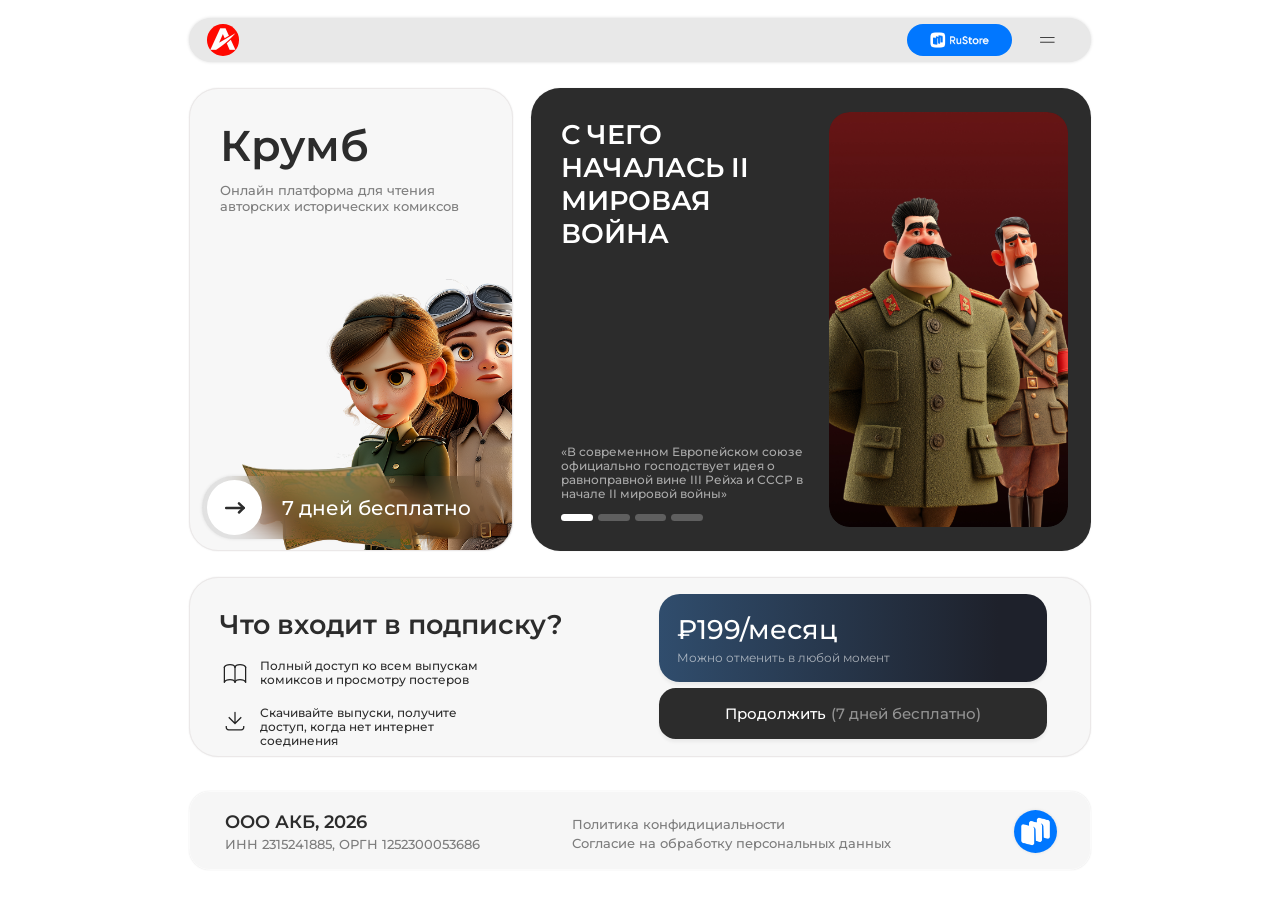
==== pages/index.html @ 81e97f7b "Add subscribe and footer blocks; switch adaptive to margin-first fit. Complete the desktop landing w" ====
<!DOCTYPE html>
<html
  lang="ru"
  data-artboard-w="1920"
  data-artboard-h="1080"
  data-artboard-w-mobile="440"
  data-artboard-h-mobile="0"
>
  <head>
    <meta charset="UTF-8" />
    <meta name="viewport" content="width=device-width, initial-scale=1.0" />
    <title>Крумб</title>
    <link rel="preconnect" href="https://fonts.googleapis.com" />
    <link rel="preconnect" href="https://fonts.gstatic.com" crossorigin />
    <link
      href="https://fonts.googleapis.com/css2?family=Montserrat:wght@400;500;600&display=swap"
      rel="stylesheet"
    />
    <link rel="stylesheet" href="../css/reset.css" />
    <link rel="stylesheet" href="../css/tokens.css" />
    <link rel="stylesheet" href="../css/layout.css" />
    <link rel="stylesheet" href="../css/index.css" />
  </head>
  <body>
    <div class="page page-index">
      <header class="header">
        <div class="header__bar">
          <span class="header__logo" aria-hidden="true">
            <img src="../assets/index/icon-logo.png" alt="" width="38" height="38" />
          </span>
          <div class="header__actions">
            <span class="header__rustore" aria-hidden="true">
              <img
                src="../assets/index/button-rustore.png"
                alt=""
                width="126"
                height="38"
              />
            </span>
            <span class="header__menu" aria-hidden="true">
              <img
                src="../assets/index/icon-burger-menu.svg"
                alt=""
                width="21"
                height="8"
              />
            </span>
          </div>
        </div>
      </header>
      <main>
        <div class="hero-row">
          <section class="brand" aria-label="Крумб">
            <div class="brand__card">
              <h1 class="brand__title">Крумб</h1>
              <p class="brand__subtitle">
                Онлайн платформа для чтения авторских исторических комиксов
              </p>
              <div class="brand__art" aria-hidden="true">
                <img
                  src="../assets/index/img-left-div.png"
                  alt=""
                  width="417"
                  height="364"
                />
              </div>
              <div class="brand__slider" data-slider>
                <div class="brand__slider-label-wrap" data-slider-mask>
                  <p class="brand__slider-label">7 дней бесплатно</p>
                </div>
                <button
                  class="brand__slider-knob"
                  type="button"
                  data-slider-knob
                  aria-label="Проведите, чтобы продолжить"
                >
                  <img
                    src="../assets/index/icon-arrow-slider.svg"
                    alt=""
                    width="66"
                    height="66"
                  />
                </button>
              </div>
            </div>
          </section>

          <section
            class="featured"
            aria-label="Комиксы"
            data-featured-carousel
          >
            <div class="featured__card">
              <div class="featured__stage">
                <div class="featured__copy">
                  <div class="featured__copy-slot is-active" data-featured-copy-a>
                    <h2 class="featured__title" data-featured-title></h2>
                    <p class="featured__quote" data-featured-quote></p>
                  </div>
                  <div class="featured__copy-slot" data-featured-copy-b aria-hidden="true">
                    <h2 class="featured__title" data-featured-title></h2>
                    <p class="featured__quote" data-featured-quote></p>
                  </div>
                </div>
                <div class="featured__media">
                  <div class="featured__media-slot is-active" data-featured-media-a>
                    <img data-featured-img alt="" width="287" height="499" />
                  </div>
                  <div class="featured__media-slot" data-featured-media-b aria-hidden="true">
                    <img data-featured-img alt="" width="287" height="499" />
                  </div>
                </div>
              </div>
              <div class="featured__dots" role="tablist" aria-label="Слайды">
                <button
                  class="featured__dot is-active"
                  type="button"
                  role="tab"
                  aria-selected="true"
                  aria-label="Слайд 1"
                  data-featured-dot
                  data-index="0"
                ></button>
                <button
                  class="featured__dot"
                  type="button"
                  role="tab"
                  aria-selected="false"
                  aria-label="Слайд 2"
                  data-featured-dot
                  data-index="1"
                ></button>
                <button
                  class="featured__dot"
                  type="button"
                  role="tab"
                  aria-selected="false"
                  aria-label="Слайд 3"
                  data-featured-dot
                  data-index="2"
                ></button>
                <button
                  class="featured__dot"
                  type="button"
                  role="tab"
                  aria-selected="false"
                  aria-label="Слайд 4"
                  data-featured-dot
                  data-index="3"
                ></button>
              </div>
            </div>
          </section>
        </div>

        <section class="subscribe" aria-label="Подписка">
          <div class="subscribe__card">
            <div class="subscribe__left">
              <h2 class="subscribe__title">Что входит в подписку?</h2>
              <ul class="subscribe__features">
                <li class="subscribe__feature">
                  <img
                    class="subscribe__feature-icon"
                    src="../assets/index/icon-book.svg"
                    alt=""
                    width="36"
                    height="36"
                  />
                  <p class="subscribe__feature-text">
                    Полный доступ ко всем выпускам комиксов и просмотру постеров
                  </p>
                </li>
                <li class="subscribe__feature">
                  <img
                    class="subscribe__feature-icon"
                    src="../assets/index/icon-download.svg"
                    alt=""
                    width="36"
                    height="36"
                  />
                  <p class="subscribe__feature-text">
                    Скачивайте выпуски, получите доступ, когда нет интернет
                    соединения
                  </p>
                </li>
              </ul>
            </div>
            <div class="subscribe__right">
              <div class="subscribe__price">
                <p class="subscribe__price-value">₽199/месяц</p>
                <p class="subscribe__price-note">Можно отменить в любой момент</p>
              </div>
              <span class="subscribe__cta" aria-hidden="true">
                <span class="subscribe__cta-main">Продолжить</span>
                <span class="subscribe__cta-free">(7 дней бесплатно)</span>
              </span>
            </div>
          </div>
        </section>

        <footer class="footer">
          <div class="footer__card">
            <div class="footer__company">
              <p class="footer__company-name">ООО АКБ, 2026</p>
              <p class="footer__company-meta">
                ИНН 2315241885, ОРГН 1252300053686
              </p>
            </div>
            <div class="footer__legal">
              <span class="footer__legal-link" aria-hidden="true"
                >Политика конфидициальности</span
              >
              <span class="footer__legal-link" aria-hidden="true"
                >Согласие на обработку персональных данных</span
              >
            </div>
            <span class="footer__rustore" aria-hidden="true">
              <img
                src="../assets/index/icon-rustore.png"
                alt=""
                width="52"
                height="52"
              />
            </span>
          </div>
        </footer>
      </main>
    </div>
    <div class="viewport-unsupported" hidden>
      Мы пока не поддерживаем этот формат. Откройте страницу на компьютере.
    </div>
    <script src="../js/design-viewport.js"></script>
    <script src="../js/slide-unlock.js"></script>
    <script src="../js/featured-carousel.js"></script>
  </body>
</html>
---- css/tokens.css ----
:root {
  --color-bg: #ffffff;
  --color-text: #2c2c2c;
  --color-text-muted: rgba(44, 44, 44, 0.6);
  --font-family-base: "Montserrat", system-ui, sans-serif;

  /* Header (Frame 1597884534, node 46:15) */
  --color-header-bg: #e8e8e8;
  --color-header-shadow: rgba(0, 0, 0, 0.15);

  /* Brand / left card (Frame 1597884529, node 3:126) */
  --color-brand-card-bg: #f7f7f7;
  --color-brand-card-border: #ebe8e8;
  --color-brand-slider-bg: rgba(44, 44, 44, 0.1);
  --color-brand-slider-shadow: rgba(0, 0, 0, 0.1);

  /* Featured carousel (Frame 1:29 + slides) */
  --color-featured-bg: #2c2c2c;
  --color-featured-quote: rgba(255, 255, 255, 0.6);
  --color-featured-dot: #5f5f5f;
  --color-featured-dot-active: #ffffff;

  /* Subscribe (Frame 55:70) */
  --color-subscribe-bg: #f7f7f7;
  --color-subscribe-border: #ebe8e8;
  --color-subscribe-price-from: #304d6d;
  --color-subscribe-price-to: #1e212b;
  --color-subscribe-cta: #2c2c2c;
  --color-subscribe-cta-muted: #939393;

  /* Footer (Frame 38:17) */
  --color-footer-bg: #f6f6f6;
  --color-footer-border: #fbfbfb;

  /* Артборд и контентная область */
  --page-width: 1920;
  --page-width-mobile: 440;
  --content-width: 1083;
  --content-width-mobile: 396;

  /* Высоты артборда — ориентир Figma */
  --page-height-main-desktop: 1080;
  /* TODO: mobile artboard height */
  --page-height-main-mobile: 0;
}
---- css/layout.css ----
/*
 * Adaptive layout — margin-first fit + mobile breakpoint.
 * Desktop: scale 1 пока поля до контента ≥20px; иначе / при росте — пропорциональный scale, cap 4K.
 * Mobile: scale 100vw/440; порог w<1200 || h<600.
 */
html {
  overflow-x: clip;
  /* fallback до design-viewport.js */
  font-size: calc(100vw / 1920);
}

html,
body {
  margin: 0;
  background: var(--color-bg, #ffffff);
}

.page {
  position: relative;
  width: calc(var(--design-w, 1920) * 1rem);
  margin: 0 auto;
  min-height: 100%;
}

/* Desktop: fit-scale из JS (--fit-fs); центрирование в viewport */
html[data-layout="desktop"] {
  height: 100%;
  overflow: hidden;
  font-size: var(--fit-fs, calc(100vw / var(--design-w, 1920)));
}

html[data-layout="desktop"] body {
  display: flex;
  align-items: center;
  justify-content: center;
  height: 100%;
  overflow: hidden;
}

html[data-layout="desktop"] .page {
  flex-shrink: 0;
  width: calc(var(--design-w, 1920) * 1rem);
  height: calc(var(--page-height-main-desktop, 1080) * 1rem);
  margin: 0;
  overflow: hidden;
}

/* Mobile: scale по ширине; page scroll разрешён */
html[data-layout="mobile"][data-viewport="ok"] {
  font-size: calc(100vw / var(--design-w, 440));
}

html[data-layout="mobile"][data-viewport="ok"] body {
  display: block;
  overflow-y: auto;
}

/* Заглушка: обычный px, без rem-scale */
html[data-layout="mobile"][data-viewport="unsupported"] {
  font-size: 16px;
}

.viewport-unsupported {
  position: fixed;
  inset: 0;
  display: flex;
  align-items: center;
  justify-content: center;
  padding: 24px;
  box-sizing: border-box;
  background: var(--color-bg, #ffffff);
  color: var(--color-text, #2c2c2c);
  font-family: var(--font-family-base, system-ui, sans-serif);
  font-size: 18px;
  font-weight: 500;
  line-height: 1.4;
  text-align: center;
  max-width: 100%;
  z-index: 1000;
}

.viewport-unsupported[hidden] {
  display: none !important;
}

html[data-viewport="unsupported"] .page {
  display: none !important;
}

html[data-viewport="unsupported"] .viewport-unsupported {
  display: flex !important;
}

html[data-viewport="unsupported"] .viewport-unsupported[hidden] {
  display: flex !important;
}
---- css/index.css ----
/* Header — desktop (Frame 1597884534, Figma 46:15)
   Механика: docs/header-behavior.md (fixed + spacer + pointer-events) */

html[data-layout="desktop"] .page-index::before {
  content: "";
  display: block;
  height: calc(22rem + 52rem);
}

html[data-layout="desktop"] .header {
  position: absolute;
  top: 22rem;
  left: 0;
  right: 0;
  z-index: 100;
  width: calc(var(--design-w, 1920) * 1rem);
  max-width: 100%;
  margin-inline: auto;
  pointer-events: none;
}

html[data-layout="desktop"] .header__bar {
  display: flex;
  align-items: center;
  justify-content: space-between;
  width: 1083rem;
  height: 52rem;
  margin: 0 auto;
  padding: 0 42rem 0 22rem;
  box-sizing: border-box;
  border-radius: 39rem;
  background: var(--color-header-bg);
  box-shadow: 0 0 4rem var(--color-header-shadow);
  pointer-events: none;
}

html[data-layout="desktop"] .header__logo {
  display: block;
  flex-shrink: 0;
  width: 38rem;
  height: 38rem;
  border-radius: 50%;
  overflow: hidden;
}

html[data-layout="desktop"] .header__logo img {
  display: block;
  width: 100%;
  height: 100%;
  object-fit: cover;
}

html[data-layout="desktop"] .header__actions {
  display: flex;
  align-items: center;
  gap: 32rem;
  flex-shrink: 0;
}

html[data-layout="desktop"] .header__rustore {
  display: block;
  flex-shrink: 0;
  width: 126rem;
  height: 38rem;
  border-radius: 35rem;
  overflow: hidden;
}

html[data-layout="desktop"] .header__rustore img {
  display: block;
  width: 100%;
  height: 100%;
  object-fit: cover;
}

html[data-layout="desktop"] .header__menu {
  display: block;
  flex-shrink: 0;
  width: 21rem;
  height: 8rem;
}

html[data-layout="desktop"] .header__menu img {
  display: block;
  width: 100%;
  height: 100%;
  object-fit: contain;
}

/* Header — mobile layout (пропорциональный rem-scale; отдельного mobile-макета ещё нет)
   Бар по контентной колонке 396; те же элементы-заглушки */

html[data-layout="mobile"] .page-index::before {
  content: "";
  display: block;
  height: calc(22rem + 52rem);
}

html[data-layout="mobile"] .header {
  position: absolute;
  top: 22rem;
  left: 0;
  right: 0;
  z-index: 100;
  width: calc(var(--design-w, 440) * 1rem);
  max-width: 100%;
  margin-inline: auto;
  pointer-events: none;
}

html[data-layout="mobile"] .header__bar {
  display: flex;
  align-items: center;
  justify-content: space-between;
  width: 396rem;
  height: 52rem;
  margin: 0 auto;
  padding: 0 22rem 0 12rem;
  box-sizing: border-box;
  border-radius: 39rem;
  background: var(--color-header-bg);
  box-shadow: 0 0 4rem var(--color-header-shadow);
  pointer-events: none;
}

html[data-layout="mobile"] .header__logo {
  display: block;
  flex-shrink: 0;
  width: 38rem;
  height: 38rem;
  border-radius: 50%;
  overflow: hidden;
}

html[data-layout="mobile"] .header__logo img {
  display: block;
  width: 100%;
  height: 100%;
  object-fit: cover;
}

html[data-layout="mobile"] .header__actions {
  display: flex;
  align-items: center;
  gap: 20rem;
  flex-shrink: 0;
}

html[data-layout="mobile"] .header__rustore {
  display: block;
  flex-shrink: 0;
  width: 126rem;
  height: 38rem;
  border-radius: 35rem;
  overflow: hidden;
}

html[data-layout="mobile"] .header__rustore img {
  display: block;
  width: 100%;
  height: 100%;
  object-fit: cover;
}

html[data-layout="mobile"] .header__menu {
  display: block;
  flex-shrink: 0;
  width: 21rem;
  height: 8rem;
}

html[data-layout="mobile"] .header__menu img {
  display: block;
  width: 100%;
  height: 100%;
  object-fit: contain;
}

/* Brand / left card — desktop only (Frame 1597884529, Figma 3:126) */

html[data-layout="desktop"] .hero-row {
  display: flex;
  flex-direction: row;
  align-items: flex-start;
  gap: 22rem;
  width: 1083rem;
  margin: 32rem auto 0;
}

html[data-layout="desktop"] .brand {
  flex-shrink: 0;
  width: 389rem;
  margin: 0;
}

html[data-layout="desktop"] .brand__card {
  position: relative;
  width: 389rem;
  height: 555rem;
  box-sizing: border-box;
  overflow: hidden;
  border: 1rem solid var(--color-brand-card-border);
  border-radius: 35rem;
  background: var(--color-brand-card-bg);
  box-shadow: 0 0 2rem rgba(0, 0, 0, 0.1);
}

html[data-layout="desktop"] .brand__title {
  position: absolute;
  left: 36rem;
  top: 36rem;
  z-index: 2;
  margin: 0;
  font-family: var(--font-family-base);
  font-size: 52rem;
  font-weight: 600;
  line-height: normal;
  color: var(--color-text);
  white-space: nowrap;
}

html[data-layout="desktop"] .brand__subtitle {
  position: absolute;
  left: 36rem;
  top: 111rem;
  z-index: 2;
  width: 317rem;
  margin: 0;
  font-family: var(--font-family-base);
  font-size: 16rem;
  font-weight: 500;
  line-height: normal;
  color: var(--color-text-muted);
}

html[data-layout="desktop"] .brand__art {
  position: absolute;
  left: 62rem;
  top: 216rem;
  z-index: 1;
  width: 417rem;
  height: 364rem;
  pointer-events: none;
}

html[data-layout="desktop"] .brand__art img {
  display: block;
  width: 100%;
  height: 100%;
  object-fit: cover;
  object-position: center top;
}

html[data-layout="desktop"] .brand__slider {
  position: absolute;
  left: 15rem;
  top: 464rem;
  z-index: 3;
  width: 359rem;
  height: 76rem;
  box-sizing: border-box;
  border-radius: 55rem;
  background: var(--color-brand-slider-bg);
  box-shadow: 0 0 4rem var(--color-brand-slider-shadow);
  backdrop-filter: blur(17.5rem);
  -webkit-backdrop-filter: blur(17.5rem);
  touch-action: none;
  user-select: none;
  --mask-x: 39rem;
  --mask-r: 37rem;
}

/* Текст на месте; круг — ластик с мягким краем (mask), без каши из наслоения */
html[data-layout="desktop"] .brand__slider-label-wrap {
  position: absolute;
  inset: 0;
  z-index: 0;
  display: flex;
  align-items: center;
  justify-content: center;
  padding: 0 24rem 0 84rem;
  box-sizing: border-box;
  pointer-events: none;
  -webkit-mask-image:
    radial-gradient(
      circle at var(--mask-x) 50%,
      transparent 0,
      transparent calc(var(--mask-r) * 0.78),
      rgba(0, 0, 0, 0.35) calc(var(--mask-r) * 0.92),
      #000 var(--mask-r)
    ),
    linear-gradient(
      to right,
      transparent 0,
      transparent max(0px, calc(var(--mask-x) - var(--mask-r) + 8px)),
      #000 max(0px, calc(var(--mask-x) - var(--mask-r) + 8px))
    );
  mask-image:
    radial-gradient(
      circle at var(--mask-x) 50%,
      transparent 0,
      transparent calc(var(--mask-r) * 0.78),
      rgba(0, 0, 0, 0.35) calc(var(--mask-r) * 0.92),
      #000 var(--mask-r)
    ),
    linear-gradient(
      to right,
      transparent 0,
      transparent max(0px, calc(var(--mask-x) - var(--mask-r) + 8px)),
      #000 max(0px, calc(var(--mask-x) - var(--mask-r) + 8px))
    );
  -webkit-mask-composite: source-in;
  mask-composite: intersect;
}

html[data-layout="desktop"] .brand__slider-label {
  margin: 0;
  font-family: var(--font-family-base);
  font-size: 24rem;
  font-weight: 500;
  line-height: normal;
  color: #ffffff;
  white-space: nowrap;
  text-align: center;
}

html[data-layout="desktop"] .brand__slider-knob {
  position: absolute;
  left: 6rem;
  top: 5rem;
  z-index: 1;
  width: 66rem;
  height: 66rem;
  padding: 0;
  border: none;
  background: transparent;
  cursor: grab;
  touch-action: none;
  transform: translate3d(0, 0, 0);
  will-change: transform;
}

html[data-layout="desktop"] .brand__slider-knob:active {
  cursor: grabbing;
}

html[data-layout="desktop"] .brand__slider-knob img {
  display: block;
  width: 100%;
  height: 100%;
  pointer-events: none;
}

/* Featured carousel — desktop (Figma 1:29 + 41:131/141/151)
   Layered Mask Shift: рамка + dots статичны; copy/media dual-slot */

html[data-layout="desktop"] .featured {
  flex-shrink: 0;
  width: 672rem;
}

html[data-layout="desktop"] .featured__card {
  position: relative;
  width: 672rem;
  height: 555rem;
  box-sizing: border-box;
  overflow: hidden;
  border-radius: 35rem;
  background: var(--color-featured-bg);
  box-shadow: 0 0 2rem rgba(0, 0, 0, 0.1);
}

html[data-layout="desktop"] .featured__stage {
  position: absolute;
  inset: 0;
  overflow: hidden;
  pointer-events: none;
}

html[data-layout="desktop"] .featured__copy {
  position: absolute;
  left: 36rem;
  top: 36rem;
  bottom: 52rem;
  width: 296rem;
  z-index: 2;
}

html[data-layout="desktop"] .featured__copy-slot {
  position: absolute;
  inset: 0;
  display: flex;
  flex-direction: column;
  justify-content: space-between;
  opacity: 0;
  visibility: hidden;
  transform: translate3d(0, 0, 0);
  pointer-events: none;
}

html[data-layout="desktop"] .featured__copy-slot.is-active {
  opacity: 1;
  visibility: visible;
  z-index: 1;
}

html[data-layout="desktop"] .featured__copy-slot.is-enter,
html[data-layout="desktop"] .featured__copy-slot.is-exit {
  transition:
    opacity 0.45s ease,
    transform 0.45s ease;
  visibility: visible;
}

html[data-layout="desktop"] .featured__copy-slot.is-enter-from-right {
  opacity: 0;
  visibility: visible;
  transform: translate3d(36rem, 0, 0);
  transition: none;
}

html[data-layout="desktop"] .featured__copy-slot.is-enter-from-left {
  opacity: 0;
  visibility: visible;
  transform: translate3d(-36rem, 0, 0);
  transition: none;
}

html[data-layout="desktop"] .featured__copy-slot.is-exit-left {
  opacity: 0;
  transform: translate3d(-36rem, 0, 0);
}

html[data-layout="desktop"] .featured__copy-slot.is-exit-right {
  opacity: 0;
  transform: translate3d(36rem, 0, 0);
}

html[data-layout="desktop"] .featured__title {
  margin: 0;
  max-width: 263rem;
  font-family: var(--font-family-base);
  font-size: 32rem;
  font-weight: 600;
  line-height: normal;
  color: #ffffff;
  text-transform: uppercase;
}

html[data-layout="desktop"] .featured__quote {
  margin: 0 0 8rem;
  max-width: 296rem;
  font-family: var(--font-family-base);
  font-size: 14rem;
  font-weight: 500;
  line-height: normal;
  color: var(--color-featured-quote);
}

html[data-layout="desktop"] .featured__media {
  position: absolute;
  left: 357rem;
  top: 28rem;
  width: 287rem;
  height: 499rem;
  z-index: 1;
  border-radius: 25rem;
  overflow: hidden;
}

html[data-layout="desktop"] .featured__media-slot {
  position: absolute;
  inset: 0;
  opacity: 0;
  visibility: hidden;
  transform: translate3d(0, 0, 0);
}

html[data-layout="desktop"] .featured__media-slot.is-active {
  opacity: 1;
  visibility: visible;
  z-index: 1;
}

html[data-layout="desktop"] .featured__media-slot.is-enter,
html[data-layout="desktop"] .featured__media-slot.is-exit {
  transition:
    opacity 0.45s ease,
    transform 0.45s ease;
  visibility: visible;
}

html[data-layout="desktop"] .featured__media-slot.is-enter-from-right {
  opacity: 0;
  visibility: visible;
  transform: translate3d(40rem, 0, 0);
  transition: none;
}

html[data-layout="desktop"] .featured__media-slot.is-enter-from-left {
  opacity: 0;
  visibility: visible;
  transform: translate3d(-40rem, 0, 0);
  transition: none;
}

html[data-layout="desktop"] .featured__media-slot.is-exit-left {
  opacity: 0;
  transform: translate3d(-40rem, 0, 0);
}

html[data-layout="desktop"] .featured__media-slot.is-exit-right {
  opacity: 0;
  transform: translate3d(40rem, 0, 0);
}

html[data-layout="desktop"] .featured__media-slot img {
  display: block;
  width: 100%;
  height: 100%;
  object-fit: cover;
  border-radius: 25rem;
}

html[data-layout="desktop"] .featured__dots {
  position: absolute;
  left: 36rem;
  top: 511rem;
  z-index: 4;
  display: flex;
  flex-direction: row;
  align-items: center;
  gap: 6rem;
  width: 170rem;
  height: 8rem;
}

html[data-layout="desktop"] .featured__dot {
  position: relative;
  flex-shrink: 0;
  width: 38rem;
  height: 8rem;
  padding: 0;
  border: none;
  border-radius: 15rem;
  background: transparent;
  cursor: pointer;
}

/* Серая подложка всегда; белый слой — перетекание через opacity */
html[data-layout="desktop"] .featured__dot::before {
  content: "";
  position: absolute;
  inset: 0;
  border-radius: 15rem;
  background: var(--color-featured-dot);
}

html[data-layout="desktop"] .featured__dot::after {
  content: "";
  position: absolute;
  inset: 0;
  border-radius: 15rem;
  background: var(--color-featured-dot-active);
  opacity: 0;
  transition: opacity 0.75s cubic-bezier(0.4, 0, 0.2, 1);
}

html[data-layout="desktop"] .featured__dot.is-active::after {
  opacity: 1;
}

html[data-layout="desktop"] .featured__dot:focus-visible {
  outline: 2rem solid #ffffff;
  outline-offset: 2rem;
}

/* Subscribe — desktop (Frame 55:70)
   hero ends 661; block top 692 → margin 31 */

html[data-layout="desktop"] .subscribe {
  width: 1083rem;
  margin: 31rem auto 0;
}

html[data-layout="desktop"] .subscribe__card {
  position: relative;
  display: flex;
  flex-direction: row;
  justify-content: space-between;
  box-sizing: border-box;
  width: 1083rem;
  height: 217rem;
  padding: 20rem 52rem 21rem 36rem;
  border: 1rem solid var(--color-subscribe-border);
  border-radius: 35rem;
  background: var(--color-subscribe-bg);
  box-shadow: 0 0 2rem rgba(0, 0, 0, 0.1);
}

html[data-layout="desktop"] .subscribe__left {
  display: flex;
  flex-direction: column;
  flex-shrink: 0;
  width: 410rem;
}

html[data-layout="desktop"] .subscribe__title {
  margin: 16rem 0 0;
  font-family: var(--font-family-base);
  font-size: 32rem;
  font-weight: 600;
  line-height: normal;
  color: var(--color-text);
  white-space: nowrap;
}

html[data-layout="desktop"] .subscribe__features {
  display: flex;
  flex-direction: column;
  gap: 21rem;
  margin: 22rem 0 0;
  padding: 0;
  list-style: none;
}

html[data-layout="desktop"] .subscribe__feature {
  display: flex;
  flex-direction: row;
  align-items: flex-start;
  gap: 12rem;
}

html[data-layout="desktop"] .subscribe__feature-icon {
  flex-shrink: 0;
  width: 36rem;
  height: 36rem;
}

html[data-layout="desktop"] .subscribe__feature-text {
  margin: 0;
  max-width: 290rem;
  font-family: var(--font-family-base);
  font-size: 14rem;
  font-weight: 500;
  line-height: normal;
  color: var(--color-text);
}

html[data-layout="desktop"] .subscribe__right {
  display: flex;
  flex-direction: column;
  flex-shrink: 0;
  gap: 8rem;
  width: 466rem;
  margin-top: 0;
}

html[data-layout="desktop"] .subscribe__price {
  box-sizing: border-box;
  width: 466rem;
  height: 106rem;
  padding: 22rem 22rem 0;
  border-radius: 25rem;
  background: linear-gradient(
    90deg,
    var(--color-subscribe-price-from) 0%,
    var(--color-subscribe-price-to) 87.5%
  );
  box-shadow: 0 4rem 4rem rgba(0, 0, 0, 0.05);
}

html[data-layout="desktop"] .subscribe__price-value {
  margin: 0;
  font-family: var(--font-family-base);
  font-size: 32rem;
  font-weight: 500;
  line-height: normal;
  color: #ffffff;
  white-space: nowrap;
}

html[data-layout="desktop"] .subscribe__price-note {
  margin: 6rem 0 0;
  font-family: var(--font-family-base);
  font-size: 14rem;
  font-weight: 400;
  line-height: normal;
  color: rgba(255, 255, 255, 0.6);
  white-space: nowrap;
}

html[data-layout="desktop"] .subscribe__cta {
  display: flex;
  align-items: center;
  justify-content: center;
  box-sizing: border-box;
  width: 466rem;
  height: 62rem;
  border-radius: 20rem;
  background: var(--color-subscribe-cta);
  box-shadow: 0 4rem 4rem rgba(0, 0, 0, 0.05);
  font-family: var(--font-family-base);
  font-size: 18rem;
  font-weight: 500;
  line-height: normal;
  white-space: nowrap;
  pointer-events: none;
  user-select: none;
}

html[data-layout="desktop"] .subscribe__cta-main {
  color: #ffffff;
}

html[data-layout="desktop"] .subscribe__cta-free {
  margin-left: 0.3em;
  color: var(--color-subscribe-cta-muted);
}

/* Footer — desktop (Frame 38:17)
   subscribe ends 692+217=909; footer top 949 → margin 40 */

html[data-layout="desktop"] .footer {
  width: 1083rem;
  margin: 40rem auto 0;
}

html[data-layout="desktop"] .footer__card {
  position: relative;
  box-sizing: border-box;
  width: 1083rem;
  height: 95rem;
  border: 1rem solid var(--color-footer-border);
  border-radius: 25rem;
  background: var(--color-footer-bg);
  box-shadow: 0 0 2rem rgba(0, 0, 0, 0.1);
}

html[data-layout="desktop"] .footer__company {
  position: absolute;
  left: 42rem;
  top: 22rem;
}

html[data-layout="desktop"] .footer__company-name {
  margin: 0;
  font-family: var(--font-family-base);
  font-size: 22rem;
  font-weight: 600;
  line-height: normal;
  color: var(--color-text);
  white-space: nowrap;
}

html[data-layout="desktop"] .footer__company-meta {
  margin: 4rem 0 0;
  font-family: var(--font-family-base);
  font-size: 16rem;
  font-weight: 500;
  line-height: normal;
  color: var(--color-text-muted);
  white-space: nowrap;
}

html[data-layout="desktop"] .footer__legal {
  position: absolute;
  left: 459rem;
  top: 29rem;
  display: flex;
  flex-direction: column;
  gap: 4rem;
}

html[data-layout="desktop"] .footer__legal-link {
  font-family: var(--font-family-base);
  font-size: 16rem;
  font-weight: 500;
  line-height: normal;
  color: var(--color-text-muted);
  white-space: nowrap;
  pointer-events: none;
  user-select: none;
}

html[data-layout="desktop"] .footer__rustore {
  position: absolute;
  left: 989rem;
  top: 22rem;
  display: block;
  width: 52rem;
  height: 52rem;
  overflow: hidden;
  border-radius: 30rem;
  box-shadow: 0 0 4rem rgba(0, 0, 0, 0.1);
  pointer-events: none;
}

html[data-layout="desktop"] .footer__rustore img {
  display: block;
  width: 100%;
  height: 100%;
  object-fit: cover;
}

/* Mobile: блоки только Desktop — скрываем до появления mobile-макета */
html[data-layout="mobile"] .brand,
html[data-layout="mobile"] .featured,
html[data-layout="mobile"] .hero-row,
html[data-layout="mobile"] .subscribe,
html[data-layout="mobile"] .footer {
  display: none;
}
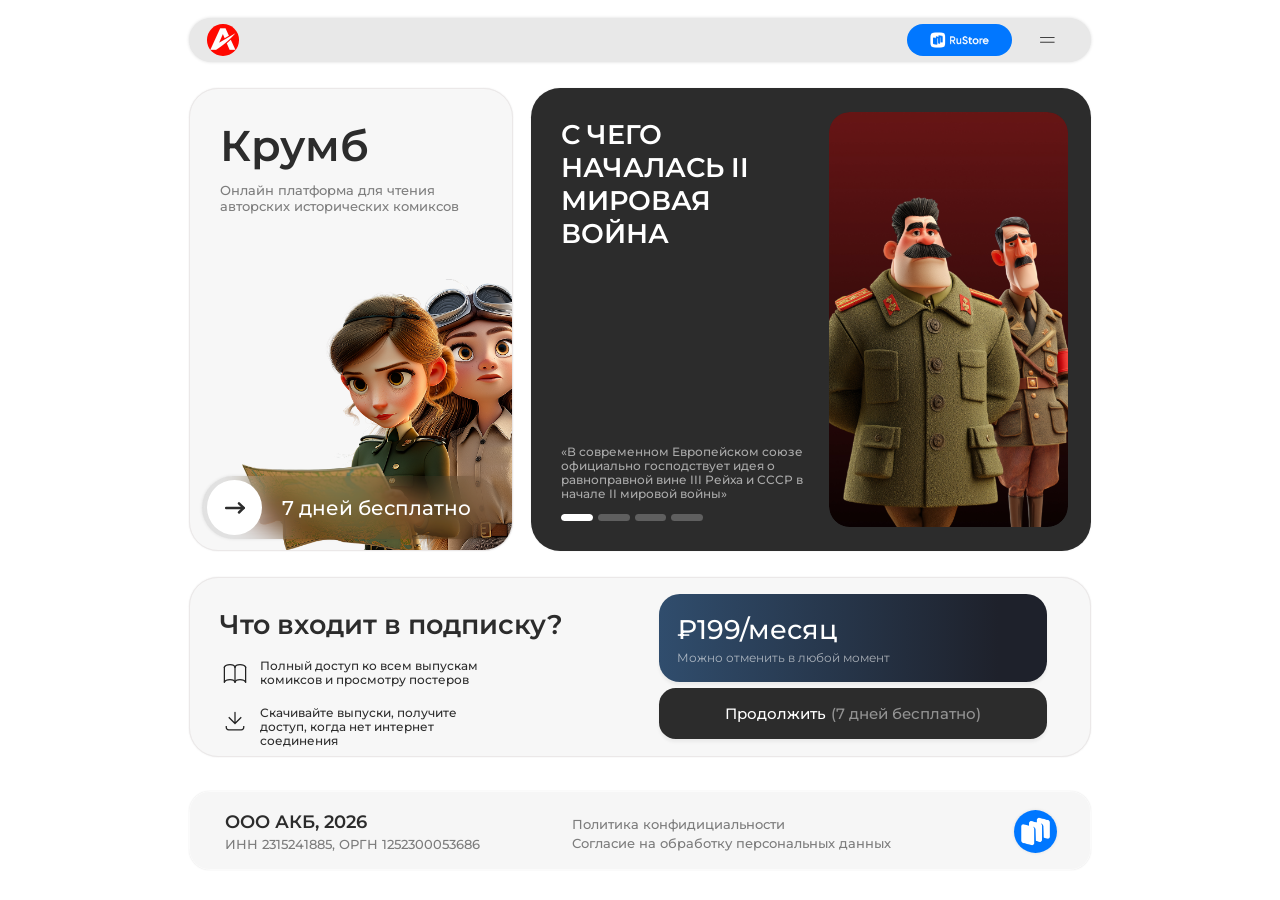
==== commit bcd66955: "Add stories-style carousel progress and RuStore homepage links. Active status stripe fills 0-100% un" ====
--- a/pages/index.html
+++ b/pages/index.html
@@ -29,14 +29,20 @@
             <img src="../assets/index/icon-logo.png" alt="" width="38" height="38" />
           </span>
           <div class="header__actions">
-            <span class="header__rustore" aria-hidden="true">
+            <a
+              class="header__rustore"
+              href="https://www.rustore.ru/"
+              target="_blank"
+              rel="noopener noreferrer"
+              aria-label="RuStore"
+            >
               <img
                 src="../assets/index/button-rustore.png"
                 alt=""
                 width="126"
                 height="38"
               />
-            </span>
+            </a>
             <span class="header__menu" aria-hidden="true">
               <img
                 src="../assets/index/icon-burger-menu.svg"
@@ -120,7 +126,9 @@
                   aria-label="Слайд 1"
                   data-featured-dot
                   data-index="0"
-                ></button>
+                >
+                  <span class="featured__dot-fill" aria-hidden="true"></span>
+                </button>
                 <button
                   class="featured__dot"
                   type="button"
@@ -129,7 +137,9 @@
                   aria-label="Слайд 2"
                   data-featured-dot
                   data-index="1"
-                ></button>
+                >
+                  <span class="featured__dot-fill" aria-hidden="true"></span>
+                </button>
                 <button
                   class="featured__dot"
                   type="button"
@@ -138,7 +148,9 @@
                   aria-label="Слайд 3"
                   data-featured-dot
                   data-index="2"
-                ></button>
+                >
+                  <span class="featured__dot-fill" aria-hidden="true"></span>
+                </button>
                 <button
                   class="featured__dot"
                   type="button"
@@ -147,9 +159,16 @@
                   aria-label="Слайд 4"
                   data-featured-dot
                   data-index="3"
-                ></button>
-              </div>
-            </div>
+                >
+                  <span class="featured__dot-fill" aria-hidden="true"></span>
+                </button>
+              </div>
+            </div>
+            <div
+              class="featured__swipe"
+              data-featured-swipe
+              aria-hidden="true"
+            ></div>
           </section>
         </div>
 
@@ -214,14 +233,20 @@
                 >Согласие на обработку персональных данных</span
               >
             </div>
-            <span class="footer__rustore" aria-hidden="true">
+            <a
+              class="footer__rustore"
+              href="https://www.rustore.ru/"
+              target="_blank"
+              rel="noopener noreferrer"
+              aria-label="RuStore"
+            >
               <img
                 src="../assets/index/icon-rustore.png"
                 alt=""
                 width="52"
                 height="52"
               />
-            </span>
+            </a>
           </div>
         </footer>
       </main>
--- a/css/layout.css
+++ b/css/layout.css
@@ -55,6 +55,12 @@
   overflow-y: auto;
 }
 
+html[data-layout="mobile"][data-viewport="ok"] .page {
+  height: auto;
+  min-height: 100%;
+  overflow: visible;
+}
+
 /* Заглушка: обычный px, без rem-scale */
 html[data-layout="mobile"][data-viewport="unsupported"] {
   font-size: 16px;
--- a/css/index.css
+++ b/css/index.css
@@ -64,6 +64,8 @@
   height: 38rem;
   border-radius: 35rem;
   overflow: hidden;
+  pointer-events: auto;
+  cursor: pointer;
 }
 
 html[data-layout="desktop"] .header__rustore img {
@@ -87,8 +89,7 @@
   object-fit: contain;
 }
 
-/* Header — mobile layout (пропорциональный rem-scale; отдельного mobile-макета ещё нет)
-   Бар по контентной колонке 396; те же элементы-заглушки */
+/* Header — mobile: fixed (sticky при scroll), как Kutukov; blur не нужен — bg непрозрачный */
 
 html[data-layout="mobile"] .page-index::before {
   content: "";
@@ -97,7 +98,7 @@
 }
 
 html[data-layout="mobile"] .header {
-  position: absolute;
+  position: fixed;
   top: 22rem;
   left: 0;
   right: 0;
@@ -153,6 +154,8 @@
   height: 38rem;
   border-radius: 35rem;
   overflow: hidden;
+  pointer-events: auto;
+  cursor: pointer;
 }
 
 html[data-layout="mobile"] .header__rustore img {
@@ -205,7 +208,8 @@
   box-shadow: 0 0 2rem rgba(0, 0, 0, 0.1);
 }
 
-html[data-layout="desktop"] .brand__title {
+html[data-layout="desktop"] .brand__title,
+html[data-layout="mobile"] .brand__title {
   position: absolute;
   left: 36rem;
   top: 36rem;
@@ -219,7 +223,8 @@
   white-space: nowrap;
 }
 
-html[data-layout="desktop"] .brand__subtitle {
+html[data-layout="desktop"] .brand__subtitle,
+html[data-layout="mobile"] .brand__subtitle {
   position: absolute;
   left: 36rem;
   top: 111rem;
@@ -233,7 +238,8 @@
   color: var(--color-text-muted);
 }
 
-html[data-layout="desktop"] .brand__art {
+html[data-layout="desktop"] .brand__art,
+html[data-layout="mobile"] .brand__art {
   position: absolute;
   left: 62rem;
   top: 216rem;
@@ -243,7 +249,8 @@
   pointer-events: none;
 }
 
-html[data-layout="desktop"] .brand__art img {
+html[data-layout="desktop"] .brand__art img,
+html[data-layout="mobile"] .brand__art img {
   display: block;
   width: 100%;
   height: 100%;
@@ -251,7 +258,8 @@
   object-position: center top;
 }
 
-html[data-layout="desktop"] .brand__slider {
+html[data-layout="desktop"] .brand__slider,
+html[data-layout="mobile"] .brand__slider {
   position: absolute;
   left: 15rem;
   top: 464rem;
@@ -271,7 +279,8 @@
 }
 
 /* Текст на месте; круг — ластик с мягким краем (mask), без каши из наслоения */
-html[data-layout="desktop"] .brand__slider-label-wrap {
+html[data-layout="desktop"] .brand__slider-label-wrap,
+html[data-layout="mobile"] .brand__slider-label-wrap {
   position: absolute;
   inset: 0;
   z-index: 0;
@@ -313,7 +322,8 @@
   mask-composite: intersect;
 }
 
-html[data-layout="desktop"] .brand__slider-label {
+html[data-layout="desktop"] .brand__slider-label,
+html[data-layout="mobile"] .brand__slider-label {
   margin: 0;
   font-family: var(--font-family-base);
   font-size: 24rem;
@@ -324,7 +334,8 @@
   text-align: center;
 }
 
-html[data-layout="desktop"] .brand__slider-knob {
+html[data-layout="desktop"] .brand__slider-knob,
+html[data-layout="mobile"] .brand__slider-knob {
   position: absolute;
   left: 6rem;
   top: 5rem;
@@ -340,11 +351,13 @@
   will-change: transform;
 }
 
-html[data-layout="desktop"] .brand__slider-knob:active {
+html[data-layout="desktop"] .brand__slider-knob:active,
+html[data-layout="mobile"] .brand__slider-knob:active {
   cursor: grabbing;
 }
 
-html[data-layout="desktop"] .brand__slider-knob img {
+html[data-layout="desktop"] .brand__slider-knob img,
+html[data-layout="mobile"] .brand__slider-knob img {
   display: block;
   width: 100%;
   height: 100%;
@@ -370,14 +383,16 @@
   box-shadow: 0 0 2rem rgba(0, 0, 0, 0.1);
 }
 
-html[data-layout="desktop"] .featured__stage {
+html[data-layout="desktop"] .featured__stage,
+html[data-layout="mobile"] .featured__stage {
   position: absolute;
   inset: 0;
   overflow: hidden;
   pointer-events: none;
 }
 
-html[data-layout="desktop"] .featured__copy {
+html[data-layout="desktop"] .featured__copy,
+html[data-layout="mobile"] .featured__copy {
   position: absolute;
   left: 36rem;
   top: 36rem;
@@ -386,7 +401,8 @@
   z-index: 2;
 }
 
-html[data-layout="desktop"] .featured__copy-slot {
+html[data-layout="desktop"] .featured__copy-slot,
+html[data-layout="mobile"] .featured__copy-slot {
   position: absolute;
   inset: 0;
   display: flex;
@@ -396,47 +412,61 @@
   visibility: hidden;
   transform: translate3d(0, 0, 0);
   pointer-events: none;
-}
-
-html[data-layout="desktop"] .featured__copy-slot.is-active {
+  transition:
+    opacity 0.45s ease,
+    transform 0.45s ease;
+}
+
+html[data-layout="desktop"] .featured__copy-slot.is-active,
+html[data-layout="mobile"] .featured__copy-slot.is-active {
   opacity: 1;
   visibility: visible;
   z-index: 1;
 }
 
+html[data-layout="desktop"] .featured__copy-slot.is-animating,
+html[data-layout="mobile"] .featured__copy-slot.is-animating {
+  visibility: visible;
+  transition: none;
+}
+
 html[data-layout="desktop"] .featured__copy-slot.is-enter,
-html[data-layout="desktop"] .featured__copy-slot.is-exit {
-  transition:
-    opacity 0.45s ease,
-    transform 0.45s ease;
+html[data-layout="desktop"] .featured__copy-slot.is-exit,
+html[data-layout="mobile"] .featured__copy-slot.is-enter,
+html[data-layout="mobile"] .featured__copy-slot.is-exit {
   visibility: visible;
 }
 
-html[data-layout="desktop"] .featured__copy-slot.is-enter-from-right {
+html[data-layout="desktop"] .featured__copy-slot.is-enter-from-right,
+html[data-layout="mobile"] .featured__copy-slot.is-enter-from-right {
   opacity: 0;
   visibility: visible;
   transform: translate3d(36rem, 0, 0);
   transition: none;
 }
 
-html[data-layout="desktop"] .featured__copy-slot.is-enter-from-left {
+html[data-layout="desktop"] .featured__copy-slot.is-enter-from-left,
+html[data-layout="mobile"] .featured__copy-slot.is-enter-from-left {
   opacity: 0;
   visibility: visible;
   transform: translate3d(-36rem, 0, 0);
   transition: none;
 }
 
-html[data-layout="desktop"] .featured__copy-slot.is-exit-left {
+html[data-layout="desktop"] .featured__copy-slot.is-exit-left,
+html[data-layout="mobile"] .featured__copy-slot.is-exit-left {
   opacity: 0;
   transform: translate3d(-36rem, 0, 0);
 }
 
-html[data-layout="desktop"] .featured__copy-slot.is-exit-right {
+html[data-layout="desktop"] .featured__copy-slot.is-exit-right,
+html[data-layout="mobile"] .featured__copy-slot.is-exit-right {
   opacity: 0;
   transform: translate3d(36rem, 0, 0);
 }
 
-html[data-layout="desktop"] .featured__title {
+html[data-layout="desktop"] .featured__title,
+html[data-layout="mobile"] .featured__title {
   margin: 0;
   max-width: 263rem;
   font-family: var(--font-family-base);
@@ -447,7 +477,8 @@
   text-transform: uppercase;
 }
 
-html[data-layout="desktop"] .featured__quote {
+html[data-layout="desktop"] .featured__quote,
+html[data-layout="mobile"] .featured__quote {
   margin: 0 0 8rem;
   max-width: 296rem;
   font-family: var(--font-family-base);
@@ -457,7 +488,8 @@
   color: var(--color-featured-quote);
 }
 
-html[data-layout="desktop"] .featured__media {
+html[data-layout="desktop"] .featured__media,
+html[data-layout="mobile"] .featured__media {
   position: absolute;
   left: 357rem;
   top: 28rem;
@@ -468,53 +500,68 @@
   overflow: hidden;
 }
 
-html[data-layout="desktop"] .featured__media-slot {
+html[data-layout="desktop"] .featured__media-slot,
+html[data-layout="mobile"] .featured__media-slot {
   position: absolute;
   inset: 0;
   opacity: 0;
   visibility: hidden;
   transform: translate3d(0, 0, 0);
-}
-
-html[data-layout="desktop"] .featured__media-slot.is-active {
+  transition:
+    opacity 0.45s ease,
+    transform 0.45s ease;
+}
+
+html[data-layout="desktop"] .featured__media-slot.is-active,
+html[data-layout="mobile"] .featured__media-slot.is-active {
   opacity: 1;
   visibility: visible;
   z-index: 1;
 }
 
+html[data-layout="desktop"] .featured__media-slot.is-animating,
+html[data-layout="mobile"] .featured__media-slot.is-animating {
+  visibility: visible;
+  transition: none;
+}
+
 html[data-layout="desktop"] .featured__media-slot.is-enter,
-html[data-layout="desktop"] .featured__media-slot.is-exit {
-  transition:
-    opacity 0.45s ease,
-    transform 0.45s ease;
+html[data-layout="desktop"] .featured__media-slot.is-exit,
+html[data-layout="mobile"] .featured__media-slot.is-enter,
+html[data-layout="mobile"] .featured__media-slot.is-exit {
   visibility: visible;
 }
 
-html[data-layout="desktop"] .featured__media-slot.is-enter-from-right {
+html[data-layout="desktop"] .featured__media-slot.is-enter-from-right,
+html[data-layout="mobile"] .featured__media-slot.is-enter-from-right {
   opacity: 0;
   visibility: visible;
   transform: translate3d(40rem, 0, 0);
   transition: none;
 }
 
-html[data-layout="desktop"] .featured__media-slot.is-enter-from-left {
+html[data-layout="desktop"] .featured__media-slot.is-enter-from-left,
+html[data-layout="mobile"] .featured__media-slot.is-enter-from-left {
   opacity: 0;
   visibility: visible;
   transform: translate3d(-40rem, 0, 0);
   transition: none;
 }
 
-html[data-layout="desktop"] .featured__media-slot.is-exit-left {
+html[data-layout="desktop"] .featured__media-slot.is-exit-left,
+html[data-layout="mobile"] .featured__media-slot.is-exit-left {
   opacity: 0;
   transform: translate3d(-40rem, 0, 0);
 }
 
-html[data-layout="desktop"] .featured__media-slot.is-exit-right {
+html[data-layout="desktop"] .featured__media-slot.is-exit-right,
+html[data-layout="mobile"] .featured__media-slot.is-exit-right {
   opacity: 0;
   transform: translate3d(40rem, 0, 0);
 }
 
-html[data-layout="desktop"] .featured__media-slot img {
+html[data-layout="desktop"] .featured__media-slot img,
+html[data-layout="mobile"] .featured__media-slot img {
   display: block;
   width: 100%;
   height: 100%;
@@ -522,7 +569,8 @@
   border-radius: 25rem;
 }
 
-html[data-layout="desktop"] .featured__dots {
+html[data-layout="desktop"] .featured__dots,
+html[data-layout="mobile"] .featured__dots {
   position: absolute;
   left: 36rem;
   top: 511rem;
@@ -535,7 +583,9 @@
   height: 8rem;
 }
 
-html[data-layout="desktop"] .featured__dot {
+/* Серая подложка; белый fill — scaleX 0→1 за время автосмены (JS) */
+html[data-layout="desktop"] .featured__dot,
+html[data-layout="mobile"] .featured__dot {
   position: relative;
   flex-shrink: 0;
   width: 38rem;
@@ -543,34 +593,28 @@
   padding: 0;
   border: none;
   border-radius: 15rem;
-  background: transparent;
+  background: var(--color-featured-dot);
+  overflow: hidden;
   cursor: pointer;
 }
 
-/* Серая подложка всегда; белый слой — перетекание через opacity */
-html[data-layout="desktop"] .featured__dot::before {
-  content: "";
-  position: absolute;
-  inset: 0;
-  border-radius: 15rem;
-  background: var(--color-featured-dot);
-}
-
-html[data-layout="desktop"] .featured__dot::after {
-  content: "";
-  position: absolute;
-  inset: 0;
+html[data-layout="desktop"] .featured__dot-fill,
+html[data-layout="mobile"] .featured__dot-fill {
+  position: absolute;
+  left: 0;
+  top: 0;
+  width: 100%;
+  height: 100%;
   border-radius: 15rem;
   background: var(--color-featured-dot-active);
-  opacity: 0;
-  transition: opacity 0.75s cubic-bezier(0.4, 0, 0.2, 1);
-}
-
-html[data-layout="desktop"] .featured__dot.is-active::after {
-  opacity: 1;
-}
-
-html[data-layout="desktop"] .featured__dot:focus-visible {
+  transform: scaleX(0);
+  transform-origin: left center;
+  pointer-events: none;
+  will-change: transform;
+}
+
+html[data-layout="desktop"] .featured__dot:focus-visible,
+html[data-layout="mobile"] .featured__dot:focus-visible {
   outline: 2rem solid #ffffff;
   outline-offset: 2rem;
 }
@@ -793,7 +837,8 @@
   overflow: hidden;
   border-radius: 30rem;
   box-shadow: 0 0 4rem rgba(0, 0, 0, 0.1);
-  pointer-events: none;
+  pointer-events: auto;
+  cursor: pointer;
 }
 
 html[data-layout="desktop"] .footer__rustore img {
@@ -803,11 +848,326 @@
   object-fit: cover;
 }
 
-/* Mobile: блоки только Desktop — скрываем до появления mobile-макета */
-html[data-layout="mobile"] .brand,
-html[data-layout="mobile"] .featured,
-html[data-layout="mobile"] .hero-row,
-html[data-layout="mobile"] .subscribe,
+/* Mobile layout без макета: колонка 396, стек Brand → Featured → Subscribe → Footer */
+
+html[data-layout="mobile"] .page-index {
+  padding-bottom: 40rem;
+}
+
+html[data-layout="mobile"] .hero-row {
+  display: flex;
+  flex-direction: column;
+  align-items: stretch;
+  gap: 22rem;
+  width: 396rem;
+  margin: 24rem auto 0;
+}
+
+html[data-layout="mobile"] .brand {
+  flex-shrink: 0;
+  width: 396rem;
+  margin: 0;
+}
+
+html[data-layout="mobile"] .brand__card {
+  position: relative;
+  width: 396rem;
+  height: 555rem;
+  box-sizing: border-box;
+  overflow: hidden;
+  border: 1rem solid var(--color-brand-card-border);
+  border-radius: 35rem;
+  background: var(--color-brand-card-bg);
+  box-shadow: 0 0 2rem rgba(0, 0, 0, 0.1);
+}
+
+html[data-layout="mobile"] .brand__subtitle {
+  width: 324rem;
+}
+
+html[data-layout="mobile"] .brand__slider {
+  width: 366rem;
+}
+
+/* Featured: desktop-композиция через zoom (не transform:scale — иначе
+   ломаются CSS-transition у слотов и hit-testing в Chrome). */
+html[data-layout="mobile"] .featured {
+  position: relative;
+  flex-shrink: 0;
+  width: 396rem;
+  height: calc(555rem * 396 / 672);
+  overflow: hidden;
+  touch-action: pan-y;
+  -webkit-tap-highlight-color: transparent;
+}
+
+html[data-layout="mobile"] .featured__card {
+  position: relative;
+  width: 672rem;
+  height: 555rem;
+  box-sizing: border-box;
+  overflow: hidden;
+  border-radius: 35rem;
+  background: var(--color-featured-bg);
+  box-shadow: 0 0 2rem rgba(0, 0, 0, 0.1);
+  transform: scale(calc(396 / 672));
+  transform-origin: top left;
+}
+
+@supports (zoom: 1) {
+  html[data-layout="mobile"] .featured__card {
+    transform: none;
+    zoom: calc(396 / 672);
+  }
+}
+
+/* Прозрачный слой жестов над карточкой; снизу щель под dots */
+html[data-layout="desktop"] .featured__swipe {
+  display: none;
+}
+
+html[data-layout="mobile"] .featured__swipe {
+  display: block;
+  position: absolute;
+  top: 0;
+  left: 0;
+  right: 0;
+  bottom: 36rem;
+  z-index: 5;
+  touch-action: pan-y;
+  cursor: grab;
+  -webkit-user-select: none;
+  user-select: none;
+}
+
+html[data-layout="mobile"] .featured__dots {
+  z-index: 6;
+}
+
+/* Subscribe — вертикальный стек: features → price → CTA */
+html[data-layout="mobile"] .subscribe {
+  width: 396rem;
+  margin: 22rem auto 0;
+}
+
+html[data-layout="mobile"] .subscribe__card {
+  position: relative;
+  display: flex;
+  flex-direction: column;
+  gap: 20rem;
+  box-sizing: border-box;
+  width: 396rem;
+  height: auto;
+  padding: 24rem 22rem;
+  border: 1rem solid var(--color-subscribe-border);
+  border-radius: 35rem;
+  background: var(--color-subscribe-bg);
+  box-shadow: 0 0 2rem rgba(0, 0, 0, 0.1);
+}
+
+html[data-layout="mobile"] .subscribe__left {
+  display: flex;
+  flex-direction: column;
+  flex-shrink: 0;
+  width: 100%;
+}
+
+html[data-layout="mobile"] .subscribe__title {
+  margin: 0;
+  font-family: var(--font-family-base);
+  font-size: 28rem;
+  font-weight: 600;
+  line-height: normal;
+  color: var(--color-text);
+  white-space: normal;
+}
+
+html[data-layout="mobile"] .subscribe__features {
+  display: flex;
+  flex-direction: column;
+  gap: 16rem;
+  margin: 18rem 0 0;
+  padding: 0;
+  list-style: none;
+}
+
+html[data-layout="mobile"] .subscribe__feature {
+  display: flex;
+  flex-direction: row;
+  align-items: flex-start;
+  gap: 12rem;
+}
+
+html[data-layout="mobile"] .subscribe__feature-icon {
+  flex-shrink: 0;
+  width: 36rem;
+  height: 36rem;
+}
+
+html[data-layout="mobile"] .subscribe__feature-text {
+  margin: 0;
+  max-width: none;
+  font-family: var(--font-family-base);
+  font-size: 14rem;
+  font-weight: 500;
+  line-height: 1.35;
+  color: var(--color-text);
+}
+
+html[data-layout="mobile"] .subscribe__right {
+  display: flex;
+  flex-direction: column;
+  flex-shrink: 0;
+  gap: 8rem;
+  width: 100%;
+  margin-top: 0;
+}
+
+html[data-layout="mobile"] .subscribe__price {
+  box-sizing: border-box;
+  width: 100%;
+  height: auto;
+  min-height: 106rem;
+  padding: 22rem;
+  border-radius: 25rem;
+  background: linear-gradient(
+    90deg,
+    var(--color-subscribe-price-from) 0%,
+    var(--color-subscribe-price-to) 87.5%
+  );
+  box-shadow: 0 4rem 4rem rgba(0, 0, 0, 0.05);
+}
+
+html[data-layout="mobile"] .subscribe__price-value {
+  margin: 0;
+  font-family: var(--font-family-base);
+  font-size: 32rem;
+  font-weight: 500;
+  line-height: normal;
+  color: #ffffff;
+  white-space: nowrap;
+}
+
+html[data-layout="mobile"] .subscribe__price-note {
+  margin: 6rem 0 0;
+  font-family: var(--font-family-base);
+  font-size: 14rem;
+  font-weight: 400;
+  line-height: normal;
+  color: rgba(255, 255, 255, 0.6);
+  white-space: normal;
+}
+
+html[data-layout="mobile"] .subscribe__cta {
+  display: flex;
+  align-items: center;
+  justify-content: center;
+  flex-wrap: wrap;
+  box-sizing: border-box;
+  width: 100%;
+  min-height: 62rem;
+  padding: 14rem 16rem;
+  border-radius: 20rem;
+  background: var(--color-subscribe-cta);
+  box-shadow: 0 4rem 4rem rgba(0, 0, 0, 0.05);
+  font-family: var(--font-family-base);
+  font-size: 18rem;
+  font-weight: 500;
+  line-height: normal;
+  white-space: normal;
+  text-align: center;
+  pointer-events: none;
+  user-select: none;
+}
+
+html[data-layout="mobile"] .subscribe__cta-main {
+  color: #ffffff;
+}
+
+html[data-layout="mobile"] .subscribe__cta-free {
+  margin-left: 0.3em;
+  color: var(--color-subscribe-cta-muted);
+}
+
+/* Footer — flow-стек company → legal → RuStore */
 html[data-layout="mobile"] .footer {
-  display: none;
-}
+  width: 396rem;
+  margin: 22rem auto 0;
+}
+
+html[data-layout="mobile"] .footer__card {
+  position: relative;
+  display: flex;
+  flex-direction: column;
+  align-items: flex-start;
+  gap: 16rem;
+  box-sizing: border-box;
+  width: 396rem;
+  height: auto;
+  padding: 22rem;
+  border: 1rem solid var(--color-footer-border);
+  border-radius: 25rem;
+  background: var(--color-footer-bg);
+  box-shadow: 0 0 2rem rgba(0, 0, 0, 0.1);
+}
+
+html[data-layout="mobile"] .footer__company {
+  position: static;
+}
+
+html[data-layout="mobile"] .footer__company-name {
+  margin: 0;
+  font-family: var(--font-family-base);
+  font-size: 20rem;
+  font-weight: 600;
+  line-height: normal;
+  color: var(--color-text);
+  white-space: nowrap;
+}
+
+html[data-layout="mobile"] .footer__company-meta {
+  margin: 4rem 0 0;
+  font-family: var(--font-family-base);
+  font-size: 14rem;
+  font-weight: 500;
+  line-height: 1.35;
+  color: var(--color-text-muted);
+  white-space: normal;
+}
+
+html[data-layout="mobile"] .footer__legal {
+  position: static;
+  display: flex;
+  flex-direction: column;
+  gap: 6rem;
+}
+
+html[data-layout="mobile"] .footer__legal-link {
+  font-family: var(--font-family-base);
+  font-size: 14rem;
+  font-weight: 500;
+  line-height: 1.35;
+  color: var(--color-text-muted);
+  white-space: normal;
+  pointer-events: none;
+  user-select: none;
+}
+
+html[data-layout="mobile"] .footer__rustore {
+  position: static;
+  display: block;
+  width: 52rem;
+  height: 52rem;
+  overflow: hidden;
+  border-radius: 30rem;
+  box-shadow: 0 0 4rem rgba(0, 0, 0, 0.1);
+  pointer-events: auto;
+  cursor: pointer;
+}
+
+html[data-layout="mobile"] .footer__rustore img {
+  display: block;
+  width: 100%;
+  height: 100%;
+  object-fit: cover;
+}
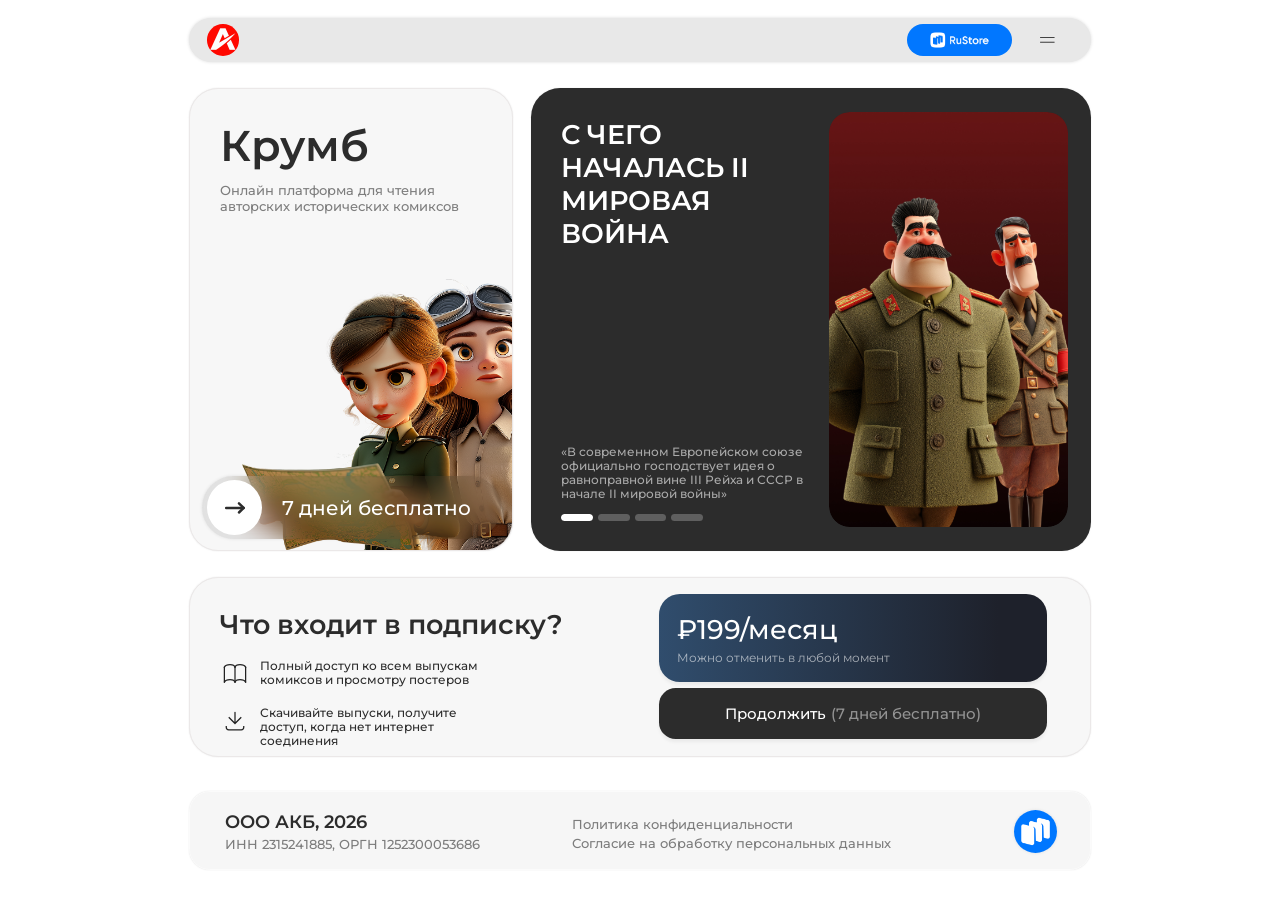
==== commit a678e3d2: "Add privacy and consent modals in footer. Open legal texts in a scrollable site-styled dialog with d" ====
--- a/pages/index.html
+++ b/pages/index.html
@@ -226,12 +226,20 @@
               </p>
             </div>
             <div class="footer__legal">
-              <span class="footer__legal-link" aria-hidden="true"
-                >Политика конфидициальности</span
+              <button
+                type="button"
+                class="footer__legal-link"
+                data-legal-open="privacy"
               >
-              <span class="footer__legal-link" aria-hidden="true"
-                >Согласие на обработку персональных данных</span
+                Политика конфиденциальности
+              </button>
+              <button
+                type="button"
+                class="footer__legal-link"
+                data-legal-open="consent"
               >
+                Согласие на обработку персональных данных
+              </button>
             </div>
             <a
               class="footer__rustore"
@@ -254,8 +262,164 @@
     <div class="viewport-unsupported" hidden>
       Мы пока не поддерживаем этот формат. Откройте страницу на компьютере.
     </div>
+
+    <div
+      class="legal-modal"
+      data-legal-modal
+      hidden
+      aria-hidden="true"
+    >
+      <div class="legal-modal__backdrop" data-legal-close tabindex="-1"></div>
+      <div
+        class="legal-modal__dialog"
+        role="dialog"
+        aria-modal="true"
+        aria-labelledby="legal-modal-title"
+      >
+        <button
+          type="button"
+          class="legal-modal__close"
+          data-legal-close
+          aria-label="Закрыть"
+        >
+          <span class="legal-modal__close-icon" aria-hidden="true"></span>
+        </button>
+        <h2 class="legal-modal__title" id="legal-modal-title"></h2>
+        <div class="legal-modal__body" data-legal-body></div>
+      </div>
+    </div>
+
+    <template id="legal-template-privacy">
+      <p>
+        Настоящая Политика конфиденциальности определяет порядок обработки и
+        защиты персональных данных пользователей платформы «Крумб»
+        (далее — Сервис) и разработана в соответствии с Федеральным законом от
+        27.07.2006 №&nbsp;152-ФЗ «О персональных данных».
+      </p>
+      <h3>1. Оператор персональных данных</h3>
+      <p>
+        Оператором является ООО «АКБ» (ИНН 2315241885, ОГРН 1252300053686).
+        По вопросам обработки персональных данных вы можете обратиться по
+        контактным данным, указанным в Сервисе или в приложении в RuStore.
+      </p>
+      <h3>2. Какие данные мы обрабатываем</h3>
+      <p>В зависимости от сценария использования Сервиса могут обрабатываться:</p>
+      <ul>
+        <li>идентификационные данные: имя, адрес электронной почты, номер телефона;</li>
+        <li>данные учётной записи и подписки (статус, дата начала/окончания);</li>
+        <li>технические данные: IP-адрес, тип устройства и браузера, данные cookie и аналогичных технологий;</li>
+        <li>сведения о действиях в Сервисе: просмотры комиксов, загрузки, обращения в поддержку.</li>
+      </ul>
+      <h3>3. Цели обработки</h3>
+      <ul>
+        <li>предоставление доступа к контенту и функциям Сервиса;</li>
+        <li>оформление, продление и отмена подписки;</li>
+        <li>связь с пользователем по его обращениям;</li>
+        <li>обеспечение безопасности и предотвращение злоупотреблений;</li>
+        <li>улучшение качества Сервиса и аналитика (в обезличенном или агрегированном виде, где это применимо);</li>
+        <li>исполнение требований законодательства Российской Федерации.</li>
+      </ul>
+      <h3>4. Правовые основания</h3>
+      <p>
+        Обработка осуществляется на основании согласия субъекта персональных
+        данных, исполнения договора (оферты) с пользователем, а также в случаях,
+        предусмотренных законодательством РФ.
+      </p>
+      <h3>5. Сроки хранения и передача третьим лицам</h3>
+      <p>
+        Персональные данные хранятся не дольше, чем этого требуют цели обработки
+        или сроки, установленные законом. Данные могут передаваться платёжным
+        провайдерам, магазинам приложений (в том числе RuStore), хостинг- и
+        облачным провайдерам — только в объёме, необходимом для работы Сервиса,
+        при соблюдении требований к защите информации.
+      </p>
+      <h3>6. Права пользователя</h3>
+      <p>
+        Вы вправе запросить доступ к своим данным, их уточнение, блокирование
+        или удаление, отозвать согласие на обработку, а также обжаловать действия
+        оператора в уполномоченный орган по защите прав субъектов персональных
+        данных (Роскомнадзор).
+      </p>
+      <h3>7. Защита данных</h3>
+      <p>
+        Оператор применяет организационные и технические меры, направленные на
+        защиту персональных данных от неправомерного доступа, уничтожения,
+        изменения, блокирования, копирования и распространения.
+      </p>
+      <h3>8. Изменения Политики</h3>
+      <p>
+        Актуальная редакция Политики публикуется в Сервисе. Продолжение
+        использования Сервиса после публикации изменений означает ознакомление
+        с новой редакцией, если иное не предусмотрено законом.
+      </p>
+      <p class="legal-modal__note">
+        Документ носит информационный характер и не заменяет юридически
+        утверждённую политику оператора при её официальной публикации.
+      </p>
+    </template>
+
+    <template id="legal-template-consent">
+      <p>
+        Настоящим я, субъект персональных данных, свободно, своей волей и в своём
+        интересе даю согласие ООО «АКБ» (ИНН 2315241885, ОГРН 1252300053686)
+        (далее — Оператор) на обработку моих персональных данных на условиях,
+        изложенных ниже, в соответствии с Федеральным законом от 27.07.2006
+        №&nbsp;152-ФЗ «О персональных данных».
+      </p>
+      <h3>1. Перечень персональных данных</h3>
+      <p>Согласие распространяется на следующие данные (при их предоставлении):</p>
+      <ul>
+        <li>фамилия, имя, отчество (при наличии);</li>
+        <li>адрес электронной почты;</li>
+        <li>номер телефона;</li>
+        <li>данные учётной записи в Сервисе «Крумб»;</li>
+        <li>технические данные устройства и сведения об использовании Сервиса.</li>
+      </ul>
+      <h3>2. Цели обработки</h3>
+      <ul>
+        <li>регистрация и идентификация в Сервисе;</li>
+        <li>предоставление подписки и доступа к комиксам и связанному контенту;</li>
+        <li>информирование о статусе подписки, изменениях в Сервисе и ответах на обращения;</li>
+        <li>исполнение требований законодательства.</li>
+      </ul>
+      <h3>3. Действия с персональными данными</h3>
+      <p>
+        Оператор вправе совершать сбор, запись, систематизацию, накопление,
+        хранение, уточнение (обновление, изменение), извлечение, использование,
+        передачу (предоставление, доступ) в случаях, необходимых для работы
+        Сервиса, обезличивание, блокирование, удаление и уничтожение
+        персональных данных с использованием средств автоматизации и без них.
+      </p>
+      <h3>4. Срок действия согласия</h3>
+      <p>
+        Согласие действует с момента его предоставления до достижения целей
+        обработки либо до момента его отзыва — в зависимости от того, что
+        наступит раньше, если иной срок не установлен законом.
+      </p>
+      <h3>5. Отзыв согласия</h3>
+      <p>
+        Я вправе отозвать согласие, направив Оператору обращение через
+        поддержку Сервиса или иным способом, позволяющим подтвердить личность
+        заявителя. После отзыва Оператор прекращает обработку, за исключением
+        случаев, когда обработка допускается без согласия на иных правовых
+        основаниях.
+      </p>
+      <h3>6. Подтверждение</h3>
+      <p>
+        Нажимая элементы интерфейса, подтверждающие согласие, либо продолжая
+        использование функций Сервиса, требующих обработки данных, я подтверждаю,
+        что ознакомлен(а) с Политикой конфиденциальности и условиями настоящего
+        согласия, а указанные мной сведения являются достоверными.
+      </p>
+      <p class="legal-modal__note">
+        Текст согласия приведён как образец для демонстрации интерфейса лендинга
+        и может быть заменён утверждённой редакцией Оператора.
+      </p>
+    </template>
+
     <script src="../js/design-viewport.js"></script>
     <script src="../js/slide-unlock.js"></script>
     <script src="../js/featured-carousel.js"></script>
+    <script src="../js/legal-modal.js"></script>
   </body>
 </html>
--- a/css/index.css
+++ b/css/index.css
@@ -817,14 +817,31 @@
 }
 
 html[data-layout="desktop"] .footer__legal-link {
+  display: block;
+  margin: 0;
+  padding: 0;
+  border: none;
+  background: none;
   font-family: var(--font-family-base);
   font-size: 16rem;
   font-weight: 500;
   line-height: normal;
   color: var(--color-text-muted);
+  text-align: left;
   white-space: nowrap;
-  pointer-events: none;
+  cursor: pointer;
+  pointer-events: auto;
   user-select: none;
+}
+
+html[data-layout="desktop"] .footer__legal-link:hover,
+html[data-layout="desktop"] .footer__legal-link:focus-visible {
+  color: var(--color-text);
+}
+
+html[data-layout="desktop"] .footer__legal-link:focus-visible {
+  outline: 2rem solid var(--color-text);
+  outline-offset: 2rem;
 }
 
 html[data-layout="desktop"] .footer__rustore {
@@ -1143,14 +1160,212 @@
 }
 
 html[data-layout="mobile"] .footer__legal-link {
+  display: block;
+  margin: 0;
+  padding: 0;
+  border: none;
+  background: none;
   font-family: var(--font-family-base);
   font-size: 14rem;
   font-weight: 500;
   line-height: 1.35;
   color: var(--color-text-muted);
+  text-align: left;
   white-space: normal;
-  pointer-events: none;
+  cursor: pointer;
+  pointer-events: auto;
   user-select: none;
+}
+
+html[data-layout="mobile"] .footer__legal-link:hover,
+html[data-layout="mobile"] .footer__legal-link:focus-visible {
+  color: var(--color-text);
+}
+
+html[data-layout="mobile"] .footer__legal-link:focus-visible {
+  outline: 2rem solid var(--color-text);
+  outline-offset: 2rem;
+}
+
+/* Legal modal — вне .page, fixed к viewport; скролл только у body модалки */
+.legal-modal {
+  position: fixed;
+  inset: 0;
+  z-index: 1000;
+  display: flex;
+  align-items: center;
+  justify-content: center;
+  box-sizing: border-box;
+  padding: 24px;
+}
+
+.legal-modal[hidden] {
+  display: none;
+}
+
+.legal-modal__backdrop {
+  position: absolute;
+  inset: 0;
+  background: rgba(44, 44, 44, 0.55);
+  cursor: pointer;
+}
+
+.legal-modal__dialog {
+  position: relative;
+  z-index: 1;
+  display: flex;
+  flex-direction: column;
+  box-sizing: border-box;
+  width: min(720rem, 100%);
+  max-height: min(80vh, 900rem);
+  padding: 36rem 40rem 32rem;
+  border: 1rem solid var(--color-subscribe-border);
+  border-radius: 35rem;
+  background: var(--color-subscribe-bg);
+  box-shadow: 0 0 24rem rgba(0, 0, 0, 0.18);
+  font-family: var(--font-family-base);
+  color: var(--color-text);
+}
+
+.legal-modal__close {
+  position: absolute;
+  top: 18rem;
+  right: 18rem;
+  display: flex;
+  align-items: center;
+  justify-content: center;
+  width: 40rem;
+  height: 40rem;
+  margin: 0;
+  padding: 0;
+  border: none;
+  border-radius: 50%;
+  background: rgba(44, 44, 44, 0.08);
+  cursor: pointer;
+}
+
+.legal-modal__close:hover,
+.legal-modal__close:focus-visible {
+  background: rgba(44, 44, 44, 0.14);
+}
+
+.legal-modal__close:focus-visible {
+  outline: 2rem solid var(--color-text);
+  outline-offset: 2rem;
+}
+
+.legal-modal__close-icon {
+  position: relative;
+  display: block;
+  width: 16rem;
+  height: 16rem;
+}
+
+.legal-modal__close-icon::before,
+.legal-modal__close-icon::after {
+  content: "";
+  position: absolute;
+  top: 50%;
+  left: 50%;
+  width: 16rem;
+  height: 2rem;
+  border-radius: 1rem;
+  background: var(--color-text);
+}
+
+.legal-modal__close-icon::before {
+  transform: translate(-50%, -50%) rotate(45deg);
+}
+
+.legal-modal__close-icon::after {
+  transform: translate(-50%, -50%) rotate(-45deg);
+}
+
+.legal-modal__title {
+  margin: 0 48rem 20rem 0;
+  flex-shrink: 0;
+  font-size: 24rem;
+  font-weight: 600;
+  line-height: 1.25;
+  color: var(--color-text);
+}
+
+.legal-modal__body {
+  flex: 1 1 auto;
+  min-height: 0;
+  overflow-x: hidden;
+  overflow-y: auto;
+  padding-right: 8rem;
+  font-size: 15rem;
+  font-weight: 400;
+  line-height: 1.55;
+  color: var(--color-text);
+  -webkit-overflow-scrolling: touch;
+}
+
+.legal-modal__body h3 {
+  margin: 18rem 0 8rem;
+  font-size: 16rem;
+  font-weight: 600;
+  line-height: 1.35;
+  color: var(--color-text);
+}
+
+.legal-modal__body h3:first-child {
+  margin-top: 0;
+}
+
+.legal-modal__body p {
+  margin: 0 0 12rem;
+}
+
+.legal-modal__body ul {
+  margin: 0 0 12rem;
+  padding-left: 22rem;
+}
+
+.legal-modal__body li {
+  margin-bottom: 6rem;
+}
+
+.legal-modal__note {
+  margin-top: 16rem;
+  color: var(--color-text-muted);
+  font-size: 13rem;
+}
+
+html.is-legal-modal-open,
+html.is-legal-modal-open body {
+  overflow: hidden;
+}
+
+html[data-layout="mobile"] .legal-modal {
+  padding: 16px;
+  align-items: flex-end;
+}
+
+html[data-layout="mobile"] .legal-modal__dialog {
+  width: 100%;
+  max-width: 396rem;
+  max-height: 88vh;
+  padding: 28rem 22rem 24rem;
+  border-radius: 28rem;
+}
+
+html[data-layout="mobile"] .legal-modal__title {
+  margin-right: 44rem;
+  font-size: 20rem;
+}
+
+html[data-layout="mobile"] .legal-modal__body {
+  font-size: 14rem;
+}
+
+html[data-layout="mobile"] .legal-modal__close {
+  top: 12rem;
+  right: 12rem;
+  width: 36rem;
+  height: 36rem;
 }
 
 html[data-layout="mobile"] .footer__rustore {
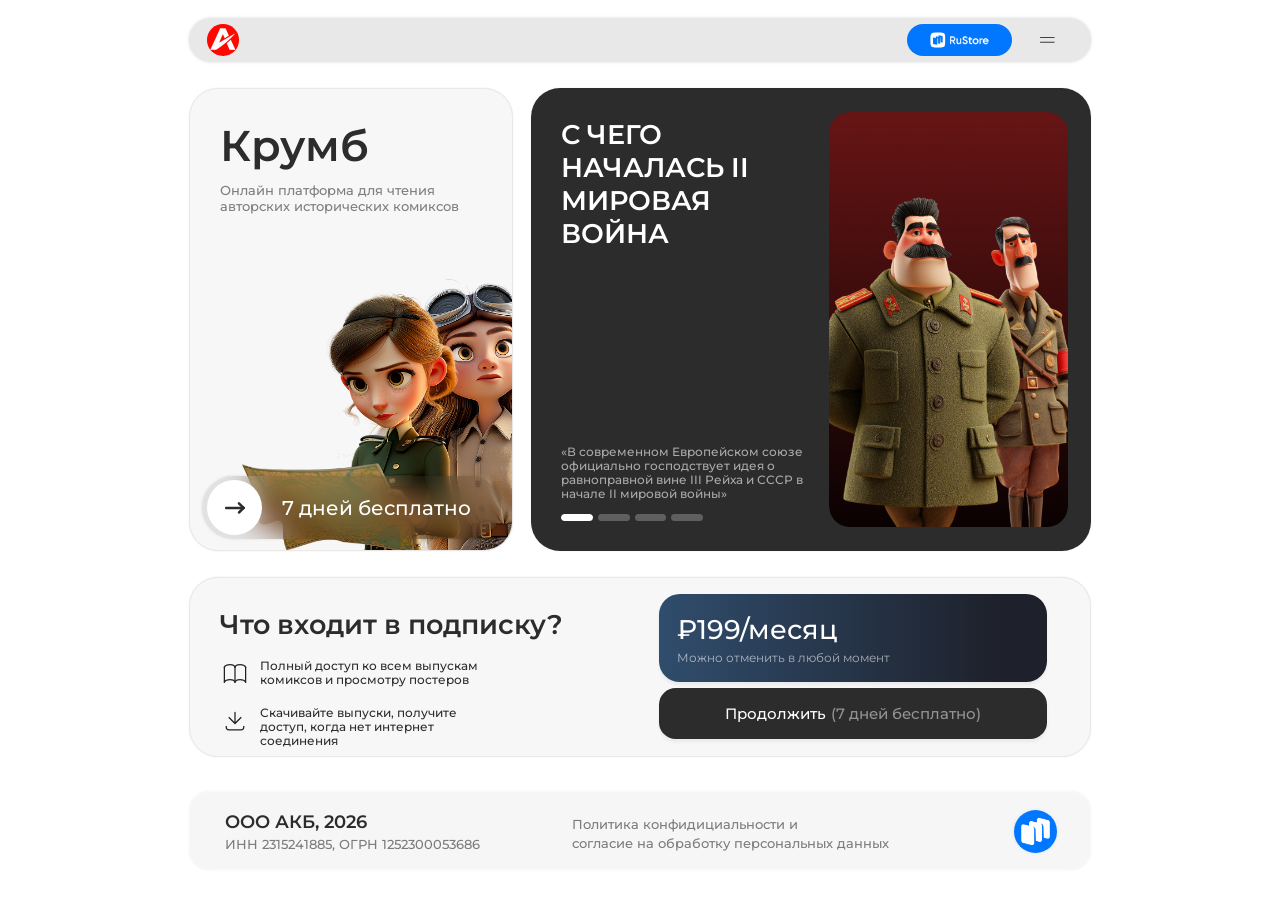
==== commit 1cc86a95: "Unify footer legal into one two-line policy control. Replace separate privacy/consent links with a s" ====
--- a/pages/index.html
+++ b/pages/index.html
@@ -222,7 +222,7 @@
             <div class="footer__company">
               <p class="footer__company-name">ООО АКБ, 2026</p>
               <p class="footer__company-meta">
-                ИНН 2315241885, ОРГН 1252300053686
+                ИНН 2315241885, ОГРН 1252300053686
               </p>
             </div>
             <div class="footer__legal">
@@ -231,14 +231,12 @@
                 class="footer__legal-link"
                 data-legal-open="privacy"
               >
-                Политика конфиденциальности
-              </button>
-              <button
-                type="button"
-                class="footer__legal-link"
-                data-legal-open="consent"
-              >
-                Согласие на обработку персональных данных
+                <span class="footer__legal-line"
+                  >Политика конфидициальности и</span
+                >
+                <span class="footer__legal-line"
+                  >согласие на обработку персональных данных</span
+                >
               </button>
             </div>
             <a
@@ -291,129 +289,164 @@
 
     <template id="legal-template-privacy">
       <p>
-        Настоящая Политика конфиденциальности определяет порядок обработки и
-        защиты персональных данных пользователей платформы «Крумб»
-        (далее — Сервис) и разработана в соответствии с Федеральным законом от
-        27.07.2006 №&nbsp;152-ФЗ «О персональных данных».
-      </p>
-      <h3>1. Оператор персональных данных</h3>
-      <p>
-        Оператором является ООО «АКБ» (ИНН 2315241885, ОГРН 1252300053686).
-        По вопросам обработки персональных данных вы можете обратиться по
-        контактным данным, указанным в Сервисе или в приложении в RuStore.
-      </p>
-      <h3>2. Какие данные мы обрабатываем</h3>
-      <p>В зависимости от сценария использования Сервиса могут обрабатываться:</p>
+        Политика конфиденциальности и обработки персональных данных мобильного
+        приложения «Крумб».
+      </p>
+
+      <h3>1. Общие положения</h3>
+      <p>
+        1.1. Настоящая Политика конфиденциальности (далее — Политика) действует в
+        отношении всей информации, которую Оператор может получить о Пользователе
+        во время использования им мобильного приложения «Крумб» (далее —
+        Приложение).
+      </p>
+      <p>
+        1.2. Использование Приложения означает безоговорочное согласие
+        Пользователя с настоящей Политикой и указанными в ней условиями обработки
+        его персональных данных. В случае несогласия с этими условиями
+        Пользователь должен воздержаться от использования Приложения.
+      </p>
+      <p>1.3. Сведения об Операторе:</p>
       <ul>
-        <li>идентификационные данные: имя, адрес электронной почты, номер телефона;</li>
-        <li>данные учётной записи и подписки (статус, дата начала/окончания);</li>
-        <li>технические данные: IP-адрес, тип устройства и браузера, данные cookie и аналогичных технологий;</li>
-        <li>сведения о действиях в Сервисе: просмотры комиксов, загрузки, обращения в поддержку.</li>
+        <li>Наименование: ООО «АЛЬБЕРТ КУТУКОВ БИЗНЕС»</li>
+        <li>
+          Юридический адрес: Краснодарский край, г.&nbsp;Новороссийск,
+          ул.&nbsp;Мира, д.&nbsp;37, кв.&nbsp;82
+        </li>
+        <li>ОГРН: 1252300053686</li>
+        <li>ИНН / КПП: 2315241885 / 231501001</li>
       </ul>
-      <h3>3. Цели обработки</h3>
+
+      <h3>2. Цели сбора и обработки персональных данных</h3>
+      <p>
+        2.1. Оператор собирает и хранит только те персональные данные, которые
+        необходимы для предоставления сервисов Приложения и исполнения соглашений
+        с Пользователем.
+      </p>
+      <p>
+        2.2. Персональные данные Пользователя Оператор обрабатывает в следующих
+        целях:
+      </p>
       <ul>
-        <li>предоставление доступа к контенту и функциям Сервиса;</li>
-        <li>оформление, продление и отмена подписки;</li>
-        <li>связь с пользователем по его обращениям;</li>
-        <li>обеспечение безопасности и предотвращение злоупотреблений;</li>
-        <li>улучшение качества Сервиса и аналитика (в обезличенном или агрегированном виде, где это применимо);</li>
-        <li>исполнение требований законодательства Российской Федерации.</li>
+        <li>
+          Создание и управление учетной записью (Профилем) Пользователя.
+        </li>
+        <li>
+          Идентификация и авторизация Пользователя в Приложении, в том числе с
+          использованием сторонних сервисов (Яндекс ID, VK ID).
+        </li>
+        <li>
+          Проведение оплат и обработка транзакций через интегрированные системы
+          интернет-эквайринга.
+        </li>
+        <li>
+          Связь с Пользователем, включая направление уведомлений, запросов и
+          информации, касающихся использования Приложения, а также обработка
+          запросов от Пользователя.
+        </li>
       </ul>
-      <h3>4. Правовые основания</h3>
-      <p>
-        Обработка осуществляется на основании согласия субъекта персональных
-        данных, исполнения договора (оферты) с пользователем, а также в случаях,
-        предусмотренных законодательством РФ.
-      </p>
-      <h3>5. Сроки хранения и передача третьим лицам</h3>
-      <p>
-        Персональные данные хранятся не дольше, чем этого требуют цели обработки
-        или сроки, установленные законом. Данные могут передаваться платёжным
-        провайдерам, магазинам приложений (в том числе RuStore), хостинг- и
-        облачным провайдерам — только в объёме, необходимом для работы Сервиса,
-        при соблюдении требований к защите информации.
-      </p>
+
+      <h3>3. Перечень обрабатываемых персональных данных</h3>
+      <p>
+        3.1. В рамках Приложения Оператор обрабатывает следующие данные:
+      </p>
+      <ul>
+        <li>Фамилия, Имя, Отчество (ФИО).</li>
+        <li>Адрес электронной почты (e-mail).</li>
+        <li>Контактный номер телефона.</li>
+        <li>Данные учетной записи (Профиля).</li>
+      </ul>
+      <p>
+        3.2. Данные, получаемые при авторизации через сторонние сервисы (Яндекс,
+        ВКонтакте): в случае, если Пользователь регистрируется или авторизуется в
+        Приложении с использованием учетных записей ООО «ЯНДЕКС» (Яндекс ID) или
+        ООО «ВК» (VK ID), Оператор получает данные из публичного профиля
+        Пользователя в соответствующем сервисе. К таким данным могут относиться:
+        имя, фамилия, адрес электронной почты, номер телефона, идентификатор
+        пользователя (ID), аватар (фотография профиля). Объем передаваемых данных
+        определяется настройками приватности Пользователя в соответствующих
+        сервисах и согласием, предоставляемым Пользователем в момент авторизации.
+      </p>
+      <p>
+        3.3. Данные для оплаты: Приложение осуществляет сбор данных для проведения
+        оплаты через сторонние сервисы эквайринга. Платежные реквизиты (номера
+        банковских карт, CVV-коды и т.д.) не сохраняются на серверах Оператора; их
+        обработка осуществляется исключительно на стороне защищенного платежного
+        шлюза банка-партнера в соответствии со стандартами безопасности PCI DSS.
+      </p>
+
+      <h3>
+        4. Условия обработки персональных данных и их передачи третьим лицам
+      </h3>
+      <p>
+        4.1. Обработка персональных данных осуществляется с использованием средств
+        автоматизации и без их использования.
+      </p>
+      <p>
+        4.2. В отношении персональных данных Пользователя сохраняется их
+        конфиденциальность, кроме случаев добровольного предоставления
+        Пользователем информации о себе для общего доступа неограниченному кругу
+        лиц.
+      </p>
+      <p>
+        4.3. Взаимодействие со сторонними сервисами авторизации: при использовании
+        авторизации через Яндекс ID или VK ID обработка данных также регулируется
+        политиками конфиденциальности соответствующих сервисов (ООО «ЯНДЕКС» и ООО
+        «ВК»). Оператор не передает пароли от учетных записей сторонних сервисов
+        третьим лицам и не имеет к ним доступа.
+      </p>
+      <p>
+        4.4. Оператор вправе передать персональные данные Пользователя третьим
+        лицам в следующих случаях:
+      </p>
+      <ul>
+        <li>
+          Передача необходима для использования Пользователем определенной функции
+          Приложения (например, передача необходимого минимума данных
+          банку-эквайеру для завершения платежа).
+        </li>
+        <li>
+          Передача предусмотрена российским или иным применимым законодательством
+          в рамках установленной процедуры (по запросу правоохранительных органов
+          и т.д.).
+        </li>
+      </ul>
+
+      <h3>5. Меры по защите персональных данных</h3>
+      <p>
+        5.1. Оператор принимает необходимые и достаточные организационные и
+        технические меры для защиты персональной информации Пользователя от
+        неправомерного или случайного доступа, уничтожения, изменения,
+        блокирования, копирования, распространения, а также от иных неправомерных
+        действий с ней третьих лиц.
+      </p>
+
       <h3>6. Права пользователя</h3>
-      <p>
-        Вы вправе запросить доступ к своим данным, их уточнение, блокирование
-        или удаление, отозвать согласие на обработку, а также обжаловать действия
-        оператора в уполномоченный орган по защите прав субъектов персональных
-        данных (Роскомнадзор).
-      </p>
-      <h3>7. Защита данных</h3>
-      <p>
-        Оператор применяет организационные и технические меры, направленные на
-        защиту персональных данных от неправомерного доступа, уничтожения,
-        изменения, блокирования, копирования и распространения.
-      </p>
-      <h3>8. Изменения Политики</h3>
-      <p>
-        Актуальная редакция Политики публикуется в Сервисе. Продолжение
-        использования Сервиса после публикации изменений означает ознакомление
-        с новой редакцией, если иное не предусмотрено законом.
-      </p>
-      <p class="legal-modal__note">
-        Документ носит информационный характер и не заменяет юридически
-        утверждённую политику оператора при её официальной публикации.
-      </p>
-    </template>
-
-    <template id="legal-template-consent">
-      <p>
-        Настоящим я, субъект персональных данных, свободно, своей волей и в своём
-        интересе даю согласие ООО «АКБ» (ИНН 2315241885, ОГРН 1252300053686)
-        (далее — Оператор) на обработку моих персональных данных на условиях,
-        изложенных ниже, в соответствии с Федеральным законом от 27.07.2006
-        №&nbsp;152-ФЗ «О персональных данных».
-      </p>
-      <h3>1. Перечень персональных данных</h3>
-      <p>Согласие распространяется на следующие данные (при их предоставлении):</p>
+      <p>6.1. Пользователь имеет право:</p>
       <ul>
-        <li>фамилия, имя, отчество (при наличии);</li>
-        <li>адрес электронной почты;</li>
-        <li>номер телефона;</li>
-        <li>данные учётной записи в Сервисе «Крумб»;</li>
-        <li>технические данные устройства и сведения об использовании Сервиса.</li>
+        <li>
+          Требовать уточнения своих персональных данных, их блокирования или
+          уничтожения в случае, если данные являются неполными, устаревшими или
+          неточными.
+        </li>
+        <li>
+          Отозвать согласие на обработку персональных данных (включая данные,
+          полученные при авторизации через Яндекс или ВК) путем удаления своего
+          Профиля в настройках Приложения или направления соответствующего
+          письменного запроса Оператору. Отзыв согласия влечет за собой
+          невозможность дальнейшего использования аккаунта.
+        </li>
       </ul>
-      <h3>2. Цели обработки</h3>
-      <ul>
-        <li>регистрация и идентификация в Сервисе;</li>
-        <li>предоставление подписки и доступа к комиксам и связанному контенту;</li>
-        <li>информирование о статусе подписки, изменениях в Сервисе и ответах на обращения;</li>
-        <li>исполнение требований законодательства.</li>
-      </ul>
-      <h3>3. Действия с персональными данными</h3>
-      <p>
-        Оператор вправе совершать сбор, запись, систематизацию, накопление,
-        хранение, уточнение (обновление, изменение), извлечение, использование,
-        передачу (предоставление, доступ) в случаях, необходимых для работы
-        Сервиса, обезличивание, блокирование, удаление и уничтожение
-        персональных данных с использованием средств автоматизации и без них.
-      </p>
-      <h3>4. Срок действия согласия</h3>
-      <p>
-        Согласие действует с момента его предоставления до достижения целей
-        обработки либо до момента его отзыва — в зависимости от того, что
-        наступит раньше, если иной срок не установлен законом.
-      </p>
-      <h3>5. Отзыв согласия</h3>
-      <p>
-        Я вправе отозвать согласие, направив Оператору обращение через
-        поддержку Сервиса или иным способом, позволяющим подтвердить личность
-        заявителя. После отзыва Оператор прекращает обработку, за исключением
-        случаев, когда обработка допускается без согласия на иных правовых
-        основаниях.
-      </p>
-      <h3>6. Подтверждение</h3>
-      <p>
-        Нажимая элементы интерфейса, подтверждающие согласие, либо продолжая
-        использование функций Сервиса, требующих обработки данных, я подтверждаю,
-        что ознакомлен(а) с Политикой конфиденциальности и условиями настоящего
-        согласия, а указанные мной сведения являются достоверными.
-      </p>
-      <p class="legal-modal__note">
-        Текст согласия приведён как образец для демонстрации интерфейса лендинга
-        и может быть заменён утверждённой редакцией Оператора.
+
+      <h3>7. Контактная информация</h3>
+      <p>
+        7.1. Все предложения или вопросы по поводу настоящей Политики Пользователь
+        вправе направлять на корпоративную электронную почту компании:
+        <a href="mailto:inbox@albertkutukov.ru">inbox@albertkutukov.ru</a>.
+      </p>
+      <p>
+        7.2. Письменные обращения также принимаются по юридическому адресу
+        Оператора, указанному в п.&nbsp;1.3 настоящей Политики.
       </p>
     </template>
 
--- a/css/index.css
+++ b/css/index.css
@@ -811,13 +811,15 @@
   position: absolute;
   left: 459rem;
   top: 29rem;
+  display: block;
+  max-width: 510rem;
+}
+
+html[data-layout="desktop"] .footer__legal-link {
   display: flex;
   flex-direction: column;
+  align-items: flex-start;
   gap: 4rem;
-}
-
-html[data-layout="desktop"] .footer__legal-link {
-  display: block;
   margin: 0;
   padding: 0;
   border: none;
@@ -832,6 +834,10 @@
   cursor: pointer;
   pointer-events: auto;
   user-select: none;
+}
+
+html[data-layout="desktop"] .footer__legal-line {
+  display: block;
 }
 
 html[data-layout="desktop"] .footer__legal-link:hover,
@@ -1106,7 +1112,7 @@
   color: var(--color-subscribe-cta-muted);
 }
 
-/* Footer — flow-стек company → legal → RuStore */
+/* Footer — mobile: company + RuStore в ряд, политика в 2 строки ниже */
 html[data-layout="mobile"] .footer {
   width: 396rem;
   margin: 22rem auto 0;
@@ -1114,14 +1120,18 @@
 
 html[data-layout="mobile"] .footer__card {
   position: relative;
-  display: flex;
-  flex-direction: column;
-  align-items: flex-start;
-  gap: 16rem;
+  display: grid;
+  grid-template-columns: 1fr auto;
+  grid-template-areas:
+    "company rustore"
+    "legal legal";
+  column-gap: 16rem;
+  row-gap: 14rem;
+  align-items: center;
   box-sizing: border-box;
   width: 396rem;
   height: auto;
-  padding: 22rem;
+  padding: 20rem 22rem;
   border: 1rem solid var(--color-footer-border);
   border-radius: 25rem;
   background: var(--color-footer-bg);
@@ -1130,12 +1140,14 @@
 
 html[data-layout="mobile"] .footer__company {
   position: static;
+  grid-area: company;
+  min-width: 0;
 }
 
 html[data-layout="mobile"] .footer__company-name {
   margin: 0;
   font-family: var(--font-family-base);
-  font-size: 20rem;
+  font-size: 18rem;
   font-weight: 600;
   line-height: normal;
   color: var(--color-text);
@@ -1145,7 +1157,7 @@
 html[data-layout="mobile"] .footer__company-meta {
   margin: 4rem 0 0;
   font-family: var(--font-family-base);
-  font-size: 14rem;
+  font-size: 13rem;
   font-weight: 500;
   line-height: 1.35;
   color: var(--color-text-muted);
@@ -1154,13 +1166,16 @@
 
 html[data-layout="mobile"] .footer__legal {
   position: static;
+  grid-area: legal;
+  display: block;
+  max-width: 100%;
+}
+
+html[data-layout="mobile"] .footer__legal-link {
   display: flex;
   flex-direction: column;
-  gap: 6rem;
-}
-
-html[data-layout="mobile"] .footer__legal-link {
-  display: block;
+  align-items: flex-start;
+  gap: 4rem;
   margin: 0;
   padding: 0;
   border: none;
@@ -1168,13 +1183,17 @@
   font-family: var(--font-family-base);
   font-size: 14rem;
   font-weight: 500;
-  line-height: 1.35;
+  line-height: normal;
   color: var(--color-text-muted);
   text-align: left;
   white-space: normal;
   cursor: pointer;
   pointer-events: auto;
   user-select: none;
+}
+
+html[data-layout="mobile"] .footer__legal-line {
+  display: block;
 }
 
 html[data-layout="mobile"] .footer__legal-link:hover,
@@ -1328,6 +1347,12 @@
   margin-bottom: 6rem;
 }
 
+.legal-modal__body a {
+  color: inherit;
+  text-decoration: underline;
+  text-underline-offset: 2px;
+}
+
 .legal-modal__note {
   margin-top: 16rem;
   color: var(--color-text-muted);
@@ -1370,6 +1395,7 @@
 
 html[data-layout="mobile"] .footer__rustore {
   position: static;
+  grid-area: rustore;
   display: block;
   width: 52rem;
   height: 52rem;
@@ -1378,6 +1404,8 @@
   box-shadow: 0 0 4rem rgba(0, 0, 0, 0.1);
   pointer-events: auto;
   cursor: pointer;
+  justify-self: end;
+  align-self: center;
 }
 
 html[data-layout="mobile"] .footer__rustore img {
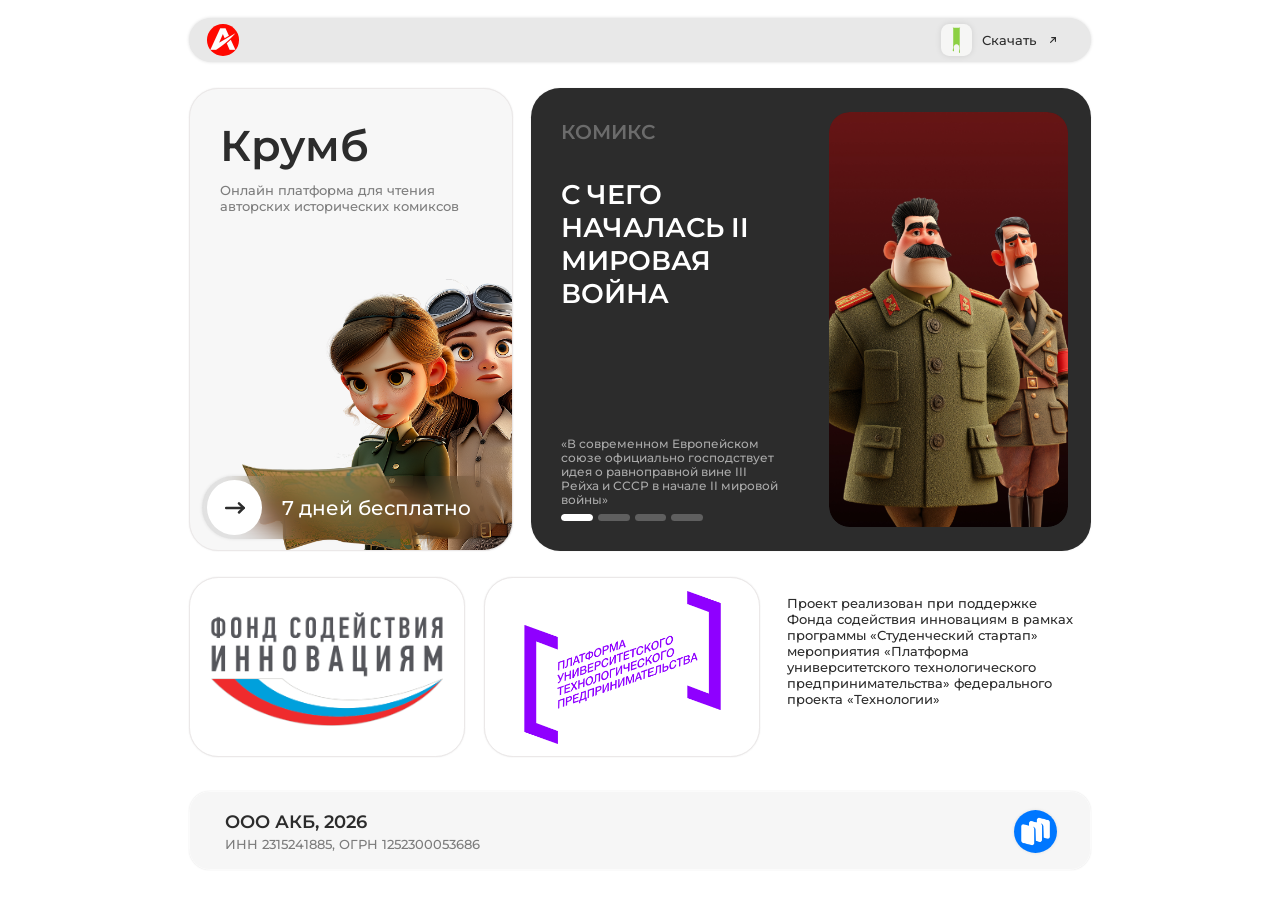
==== commit 98cd1f1f: "Make startup the default page and prepare GitHub Pages. Co-authored-by: Cursor <cursoragent@cursor.c" ====
--- a/pages/index.html
+++ b/pages/index.html
@@ -9,7 +9,7 @@
   <head>
     <meta charset="UTF-8" />
     <meta name="viewport" content="width=device-width, initial-scale=1.0" />
-    <title>Крумб</title>
+    <title>Крумб — стартап</title>
     <link rel="preconnect" href="https://fonts.googleapis.com" />
     <link rel="preconnect" href="https://fonts.gstatic.com" crossorigin />
     <link
@@ -20,34 +20,31 @@
     <link rel="stylesheet" href="../css/tokens.css" />
     <link rel="stylesheet" href="../css/layout.css" />
     <link rel="stylesheet" href="../css/index.css" />
+    <link rel="stylesheet" href="../css/startup.css" />
   </head>
   <body>
-    <div class="page page-index">
+    <div class="page page-startup">
       <header class="header">
         <div class="header__bar">
           <span class="header__logo" aria-hidden="true">
             <img src="../assets/index/icon-logo.png" alt="" width="38" height="38" />
           </span>
           <div class="header__actions">
-            <a
-              class="header__rustore"
-              href="https://www.rustore.ru/"
-              target="_blank"
-              rel="noopener noreferrer"
-              aria-label="RuStore"
-            >
+            <span class="header__download" aria-hidden="true">
+              <span class="header__download-icon">
+                <img
+                  src="../assets/index/icon-logo-comics.svg"
+                  alt=""
+                  width="38"
+                  height="38"
+                />
+              </span>
+              <span class="header__download-label">Скачать</span>
               <img
-                src="../assets/index/button-rustore.png"
+                class="header__download-arrow"
+                src="../assets/index/icon-arrow-link.svg"
                 alt=""
-                width="126"
-                height="38"
-              />
-            </a>
-            <span class="header__menu" aria-hidden="true">
-              <img
-                src="../assets/index/icon-burger-menu.svg"
-                alt=""
-                width="21"
+                width="8"
                 height="8"
               />
             </span>
@@ -99,6 +96,7 @@
             <div class="featured__card">
               <div class="featured__stage">
                 <div class="featured__copy">
+                  <p class="featured__eyebrow">КОМИКС</p>
                   <div class="featured__copy-slot is-active" data-featured-copy-a>
                     <h2 class="featured__title" data-featured-title></h2>
                     <p class="featured__quote" data-featured-quote></p>
@@ -172,72 +170,40 @@
           </section>
         </div>
 
-        <section class="subscribe" aria-label="Подписка">
-          <div class="subscribe__card">
-            <div class="subscribe__left">
-              <h2 class="subscribe__title">Что входит в подписку?</h2>
-              <ul class="subscribe__features">
-                <li class="subscribe__feature">
-                  <img
-                    class="subscribe__feature-icon"
-                    src="../assets/index/icon-book.svg"
-                    alt=""
-                    width="36"
-                    height="36"
-                  />
-                  <p class="subscribe__feature-text">
-                    Полный доступ ко всем выпускам комиксов и просмотру постеров
-                  </p>
-                </li>
-                <li class="subscribe__feature">
-                  <img
-                    class="subscribe__feature-icon"
-                    src="../assets/index/icon-download.svg"
-                    alt=""
-                    width="36"
-                    height="36"
-                  />
-                  <p class="subscribe__feature-text">
-                    Скачивайте выпуски, получите доступ, когда нет интернет
-                    соединения
-                  </p>
-                </li>
-              </ul>
-            </div>
-            <div class="subscribe__right">
-              <div class="subscribe__price">
-                <p class="subscribe__price-value">₽199/месяц</p>
-                <p class="subscribe__price-note">Можно отменить в любой момент</p>
-              </div>
-              <span class="subscribe__cta" aria-hidden="true">
-                <span class="subscribe__cta-main">Продолжить</span>
-                <span class="subscribe__cta-free">(7 дней бесплатно)</span>
-              </span>
-            </div>
-          </div>
+        <section class="partners" aria-label="Партнёры">
+          <div class="partners__card partners__card--fond">
+            <img
+              class="partners__logo"
+              src="../assets/img-fond-sodeystvia-innovacian.png"
+              alt="Фонд содействия инновациям"
+              width="332"
+              height="172"
+            />
+          </div>
+          <div class="partners__card partners__card--utp">
+            <img
+              class="partners__logo"
+              src="../assets/img-platfoma-utp.png"
+              alt="Платформа университетского технологического предпринимательства"
+              width="240"
+              height="186"
+            />
+          </div>
+          <p class="partners__text">
+            Проект реализован при поддержке Фонда содействия инновациям в рамках
+            программы «Студенческий стартап» мероприятия «Платформа
+            университетского технологического предпринимательства» федерального
+            проекта «Технологии»
+          </p>
         </section>
 
-        <footer class="footer">
+        <footer class="footer footer--no-legal">
           <div class="footer__card">
             <div class="footer__company">
               <p class="footer__company-name">ООО АКБ, 2026</p>
               <p class="footer__company-meta">
                 ИНН 2315241885, ОГРН 1252300053686
               </p>
-            </div>
-            <div class="footer__legal">
-              <button
-                type="button"
-                class="footer__legal-link"
-                data-legal-open="privacy"
-              >
-                <span class="footer__legal-line"
-                  >Политика конфидициальности и</span
-                >
-                <span class="footer__legal-line"
-                  >согласие на обработку персональных данных</span
-                >
-              </button>
             </div>
             <a
               class="footer__rustore"
@@ -261,198 +227,8 @@
       Мы пока не поддерживаем этот формат. Откройте страницу на компьютере.
     </div>
 
-    <div
-      class="legal-modal"
-      data-legal-modal
-      hidden
-      aria-hidden="true"
-    >
-      <div class="legal-modal__backdrop" data-legal-close tabindex="-1"></div>
-      <div
-        class="legal-modal__dialog"
-        role="dialog"
-        aria-modal="true"
-        aria-labelledby="legal-modal-title"
-      >
-        <button
-          type="button"
-          class="legal-modal__close"
-          data-legal-close
-          aria-label="Закрыть"
-        >
-          <span class="legal-modal__close-icon" aria-hidden="true"></span>
-        </button>
-        <h2 class="legal-modal__title" id="legal-modal-title"></h2>
-        <div class="legal-modal__body" data-legal-body></div>
-      </div>
-    </div>
-
-    <template id="legal-template-privacy">
-      <p>
-        Политика конфиденциальности и обработки персональных данных мобильного
-        приложения «Крумб».
-      </p>
-
-      <h3>1. Общие положения</h3>
-      <p>
-        1.1. Настоящая Политика конфиденциальности (далее — Политика) действует в
-        отношении всей информации, которую Оператор может получить о Пользователе
-        во время использования им мобильного приложения «Крумб» (далее —
-        Приложение).
-      </p>
-      <p>
-        1.2. Использование Приложения означает безоговорочное согласие
-        Пользователя с настоящей Политикой и указанными в ней условиями обработки
-        его персональных данных. В случае несогласия с этими условиями
-        Пользователь должен воздержаться от использования Приложения.
-      </p>
-      <p>1.3. Сведения об Операторе:</p>
-      <ul>
-        <li>Наименование: ООО «АЛЬБЕРТ КУТУКОВ БИЗНЕС»</li>
-        <li>
-          Юридический адрес: Краснодарский край, г.&nbsp;Новороссийск,
-          ул.&nbsp;Мира, д.&nbsp;37, кв.&nbsp;82
-        </li>
-        <li>ОГРН: 1252300053686</li>
-        <li>ИНН / КПП: 2315241885 / 231501001</li>
-      </ul>
-
-      <h3>2. Цели сбора и обработки персональных данных</h3>
-      <p>
-        2.1. Оператор собирает и хранит только те персональные данные, которые
-        необходимы для предоставления сервисов Приложения и исполнения соглашений
-        с Пользователем.
-      </p>
-      <p>
-        2.2. Персональные данные Пользователя Оператор обрабатывает в следующих
-        целях:
-      </p>
-      <ul>
-        <li>
-          Создание и управление учетной записью (Профилем) Пользователя.
-        </li>
-        <li>
-          Идентификация и авторизация Пользователя в Приложении, в том числе с
-          использованием сторонних сервисов (Яндекс ID, VK ID).
-        </li>
-        <li>
-          Проведение оплат и обработка транзакций через интегрированные системы
-          интернет-эквайринга.
-        </li>
-        <li>
-          Связь с Пользователем, включая направление уведомлений, запросов и
-          информации, касающихся использования Приложения, а также обработка
-          запросов от Пользователя.
-        </li>
-      </ul>
-
-      <h3>3. Перечень обрабатываемых персональных данных</h3>
-      <p>
-        3.1. В рамках Приложения Оператор обрабатывает следующие данные:
-      </p>
-      <ul>
-        <li>Фамилия, Имя, Отчество (ФИО).</li>
-        <li>Адрес электронной почты (e-mail).</li>
-        <li>Контактный номер телефона.</li>
-        <li>Данные учетной записи (Профиля).</li>
-      </ul>
-      <p>
-        3.2. Данные, получаемые при авторизации через сторонние сервисы (Яндекс,
-        ВКонтакте): в случае, если Пользователь регистрируется или авторизуется в
-        Приложении с использованием учетных записей ООО «ЯНДЕКС» (Яндекс ID) или
-        ООО «ВК» (VK ID), Оператор получает данные из публичного профиля
-        Пользователя в соответствующем сервисе. К таким данным могут относиться:
-        имя, фамилия, адрес электронной почты, номер телефона, идентификатор
-        пользователя (ID), аватар (фотография профиля). Объем передаваемых данных
-        определяется настройками приватности Пользователя в соответствующих
-        сервисах и согласием, предоставляемым Пользователем в момент авторизации.
-      </p>
-      <p>
-        3.3. Данные для оплаты: Приложение осуществляет сбор данных для проведения
-        оплаты через сторонние сервисы эквайринга. Платежные реквизиты (номера
-        банковских карт, CVV-коды и т.д.) не сохраняются на серверах Оператора; их
-        обработка осуществляется исключительно на стороне защищенного платежного
-        шлюза банка-партнера в соответствии со стандартами безопасности PCI DSS.
-      </p>
-
-      <h3>
-        4. Условия обработки персональных данных и их передачи третьим лицам
-      </h3>
-      <p>
-        4.1. Обработка персональных данных осуществляется с использованием средств
-        автоматизации и без их использования.
-      </p>
-      <p>
-        4.2. В отношении персональных данных Пользователя сохраняется их
-        конфиденциальность, кроме случаев добровольного предоставления
-        Пользователем информации о себе для общего доступа неограниченному кругу
-        лиц.
-      </p>
-      <p>
-        4.3. Взаимодействие со сторонними сервисами авторизации: при использовании
-        авторизации через Яндекс ID или VK ID обработка данных также регулируется
-        политиками конфиденциальности соответствующих сервисов (ООО «ЯНДЕКС» и ООО
-        «ВК»). Оператор не передает пароли от учетных записей сторонних сервисов
-        третьим лицам и не имеет к ним доступа.
-      </p>
-      <p>
-        4.4. Оператор вправе передать персональные данные Пользователя третьим
-        лицам в следующих случаях:
-      </p>
-      <ul>
-        <li>
-          Передача необходима для использования Пользователем определенной функции
-          Приложения (например, передача необходимого минимума данных
-          банку-эквайеру для завершения платежа).
-        </li>
-        <li>
-          Передача предусмотрена российским или иным применимым законодательством
-          в рамках установленной процедуры (по запросу правоохранительных органов
-          и т.д.).
-        </li>
-      </ul>
-
-      <h3>5. Меры по защите персональных данных</h3>
-      <p>
-        5.1. Оператор принимает необходимые и достаточные организационные и
-        технические меры для защиты персональной информации Пользователя от
-        неправомерного или случайного доступа, уничтожения, изменения,
-        блокирования, копирования, распространения, а также от иных неправомерных
-        действий с ней третьих лиц.
-      </p>
-
-      <h3>6. Права пользователя</h3>
-      <p>6.1. Пользователь имеет право:</p>
-      <ul>
-        <li>
-          Требовать уточнения своих персональных данных, их блокирования или
-          уничтожения в случае, если данные являются неполными, устаревшими или
-          неточными.
-        </li>
-        <li>
-          Отозвать согласие на обработку персональных данных (включая данные,
-          полученные при авторизации через Яндекс или ВК) путем удаления своего
-          Профиля в настройках Приложения или направления соответствующего
-          письменного запроса Оператору. Отзыв согласия влечет за собой
-          невозможность дальнейшего использования аккаунта.
-        </li>
-      </ul>
-
-      <h3>7. Контактная информация</h3>
-      <p>
-        7.1. Все предложения или вопросы по поводу настоящей Политики Пользователь
-        вправе направлять на корпоративную электронную почту компании:
-        <a href="mailto:inbox@albertkutukov.ru">inbox@albertkutukov.ru</a>.
-      </p>
-      <p>
-        7.2. Письменные обращения также принимаются по юридическому адресу
-        Оператора, указанному в п.&nbsp;1.3 настоящей Политики.
-      </p>
-    </template>
-
     <script src="../js/design-viewport.js"></script>
     <script src="../js/slide-unlock.js"></script>
     <script src="../js/featured-carousel.js"></script>
-    <script src="../js/legal-modal.js"></script>
   </body>
 </html>
--- a/css/index.css
+++ b/css/index.css
@@ -275,7 +275,8 @@
   touch-action: none;
   user-select: none;
   --mask-x: 39rem;
-  --mask-r: 37rem;
+  --mask-r: 41rem;
+  --mask-wipe: 12rem;
 }
 
 /* Текст на месте; круг — ластик с мягким краем (mask), без каши из наслоения */
@@ -301,8 +302,8 @@
     linear-gradient(
       to right,
       transparent 0,
-      transparent max(0px, calc(var(--mask-x) - var(--mask-r) + 8px)),
-      #000 max(0px, calc(var(--mask-x) - var(--mask-r) + 8px))
+      transparent max(0px, calc(var(--mask-x) - var(--mask-r) + var(--mask-wipe))),
+      #000 max(0px, calc(var(--mask-x) - var(--mask-r) + var(--mask-wipe)))
     );
   mask-image:
     radial-gradient(
@@ -315,8 +316,8 @@
     linear-gradient(
       to right,
       transparent 0,
-      transparent max(0px, calc(var(--mask-x) - var(--mask-r) + 8px)),
-      #000 max(0px, calc(var(--mask-x) - var(--mask-r) + 8px))
+      transparent max(0px, calc(var(--mask-x) - var(--mask-r) + var(--mask-wipe))),
+      #000 max(0px, calc(var(--mask-x) - var(--mask-r) + var(--mask-wipe)))
     );
   -webkit-mask-composite: source-in;
   mask-composite: intersect;
--- a/css/startup.css
+++ b/css/startup.css
@@ -0,0 +1,271 @@
+/* Startup page deltas — Frame 74:15 (+ slides 75:117 / 75:130 / 75:141) */
+
+/* Spacer (как у .page-index) */
+html[data-layout="desktop"] .page-startup::before,
+html[data-layout="mobile"] .page-startup::before {
+  content: "";
+  display: block;
+  height: calc(22rem + 52rem);
+}
+
+html[data-layout="mobile"] .page-startup {
+  padding-bottom: 40rem;
+}
+
+/* Header — download stub (icon + «Скачать» + arrow) */
+
+html[data-layout="desktop"] .page-startup .header__bar {
+  padding: 0 42rem 0 22rem;
+}
+
+html[data-layout="desktop"] .page-startup .header__actions {
+  gap: 0;
+}
+
+html[data-layout="desktop"] .page-startup .header__download {
+  display: flex;
+  align-items: center;
+  gap: 12rem;
+  flex-shrink: 0;
+  pointer-events: none;
+  user-select: none;
+}
+
+html[data-layout="desktop"] .page-startup .header__download-icon {
+  display: block;
+  flex-shrink: 0;
+  width: 38rem;
+  height: 38rem;
+  overflow: hidden;
+  border-radius: 10rem;
+  box-shadow: 0 0 8rem rgba(0, 0, 0, 0.1);
+}
+
+html[data-layout="desktop"] .page-startup .header__download-icon img {
+  display: block;
+  width: 100%;
+  height: 100%;
+  object-fit: cover;
+}
+
+html[data-layout="desktop"] .page-startup .header__download-label {
+  font-family: var(--font-family-base);
+  font-size: 16rem;
+  font-weight: 500;
+  line-height: normal;
+  color: var(--color-text);
+  white-space: nowrap;
+}
+
+html[data-layout="desktop"] .page-startup .header__download-arrow {
+  display: block;
+  flex-shrink: 0;
+  width: 8rem;
+  height: 8rem;
+  margin-left: 4rem;
+}
+
+html[data-layout="mobile"] .page-startup .header__bar {
+  padding: 0 18rem 0 12rem;
+}
+
+html[data-layout="mobile"] .page-startup .header__actions {
+  gap: 0;
+}
+
+html[data-layout="mobile"] .page-startup .header__download {
+  display: flex;
+  align-items: center;
+  gap: 10rem;
+  flex-shrink: 0;
+  pointer-events: none;
+  user-select: none;
+}
+
+html[data-layout="mobile"] .page-startup .header__download-icon {
+  display: block;
+  flex-shrink: 0;
+  width: 38rem;
+  height: 38rem;
+  overflow: hidden;
+  border-radius: 10rem;
+  box-shadow: 0 0 8rem rgba(0, 0, 0, 0.1);
+}
+
+html[data-layout="mobile"] .page-startup .header__download-icon img {
+  display: block;
+  width: 100%;
+  height: 100%;
+  object-fit: cover;
+}
+
+html[data-layout="mobile"] .page-startup .header__download-label {
+  font-family: var(--font-family-base);
+  font-size: 16rem;
+  font-weight: 500;
+  line-height: normal;
+  color: var(--color-text);
+  white-space: nowrap;
+}
+
+html[data-layout="mobile"] .page-startup .header__download-arrow {
+  display: block;
+  flex-shrink: 0;
+  width: 8rem;
+  height: 8rem;
+  margin-left: 2rem;
+}
+
+/* Featured — eyebrow «КОМИКС» + сдвиг title/quote */
+
+html[data-layout="desktop"] .page-startup .featured__eyebrow,
+html[data-layout="mobile"] .page-startup .featured__eyebrow {
+  position: absolute;
+  left: 0;
+  top: 2rem;
+  z-index: 3;
+  margin: 0;
+  font-family: var(--font-family-base);
+  font-size: 24rem;
+  font-weight: 600;
+  line-height: normal;
+  color: rgba(255, 255, 255, 0.3);
+  text-transform: uppercase;
+  white-space: nowrap;
+  pointer-events: none;
+}
+
+html[data-layout="desktop"] .page-startup .featured__copy-slot,
+html[data-layout="mobile"] .page-startup .featured__copy-slot {
+  padding-top: 72rem;
+}
+
+html[data-layout="desktop"] .page-startup .featured__title,
+html[data-layout="mobile"] .page-startup .featured__title {
+  max-width: 263rem;
+}
+
+html[data-layout="desktop"] .page-startup .featured__quote,
+html[data-layout="mobile"] .page-startup .featured__quote {
+  max-width: 269rem;
+  margin-bottom: 0;
+}
+
+/* Partners — desktop: 332 + 22 + 332 + 32 + 355 = 1073 ≈ 1083 */
+
+html[data-layout="desktop"] .partners {
+  display: flex;
+  align-items: flex-start;
+  gap: 22rem;
+  width: 1083rem;
+  margin: 31rem auto 0;
+}
+
+html[data-layout="desktop"] .partners__card {
+  position: relative;
+  flex-shrink: 0;
+  box-sizing: border-box;
+  width: 332rem;
+  height: 217rem;
+  overflow: hidden;
+  border: 1rem solid var(--color-brand-card-border);
+  border-radius: 35rem;
+  background: #ffffff;
+  box-shadow: 0 0 2rem rgba(0, 0, 0, 0.1);
+}
+
+html[data-layout="desktop"] .partners__card--fond .partners__logo {
+  position: absolute;
+  left: 0;
+  top: 10.44%;
+  width: 100%;
+  height: 79.13%;
+  object-fit: contain;
+}
+
+html[data-layout="desktop"] .partners__card--utp .partners__logo {
+  position: absolute;
+  left: 14.04%;
+  top: 7.21%;
+  width: 72.15%;
+  height: 85.66%;
+  object-fit: contain;
+}
+
+html[data-layout="desktop"] .partners__text {
+  flex-shrink: 0;
+  box-sizing: border-box;
+  width: 355rem;
+  margin: 22rem 0 0 10rem;
+  font-family: var(--font-family-base);
+  font-size: 16rem;
+  font-weight: 500;
+  line-height: normal;
+  color: var(--color-text);
+}
+
+/* Partners — mobile: стек 396 (Brand → Featured → Partners → Footer) */
+
+html[data-layout="mobile"] .partners {
+  display: flex;
+  flex-direction: column;
+  align-items: stretch;
+  gap: 22rem;
+  width: 396rem;
+  margin: 22rem auto 0;
+}
+
+html[data-layout="mobile"] .partners__card {
+  position: relative;
+  display: flex;
+  align-items: center;
+  justify-content: center;
+  flex-shrink: 0;
+  box-sizing: border-box;
+  width: 396rem;
+  height: 200rem;
+  padding: 24rem 28rem;
+  overflow: hidden;
+  border: 1rem solid var(--color-brand-card-border);
+  border-radius: 35rem;
+  background: #ffffff;
+  box-shadow: 0 0 2rem rgba(0, 0, 0, 0.1);
+}
+
+html[data-layout="mobile"] .partners__logo {
+  position: static;
+  display: block;
+  width: 100%;
+  height: 100%;
+  object-fit: contain;
+}
+
+html[data-layout="mobile"] .partners__text {
+  width: 100%;
+  margin: 0;
+  font-family: var(--font-family-base);
+  font-size: 15rem;
+  font-weight: 500;
+  line-height: 1.45;
+  color: var(--color-text);
+}
+
+/* Footer без legal: company слева, RuStore справа */
+
+html[data-layout="desktop"] .page-startup .footer {
+  margin-top: 40rem;
+}
+
+html[data-layout="mobile"] .page-startup .footer {
+  width: 396rem;
+  margin: 22rem auto 0;
+}
+
+html[data-layout="mobile"] .page-startup .footer--no-legal .footer__card {
+  display: grid;
+  grid-template-columns: 1fr auto;
+  grid-template-areas: "company rustore";
+  column-gap: 16rem;
+  row-gap: 0;
+  align-items: center;
+}
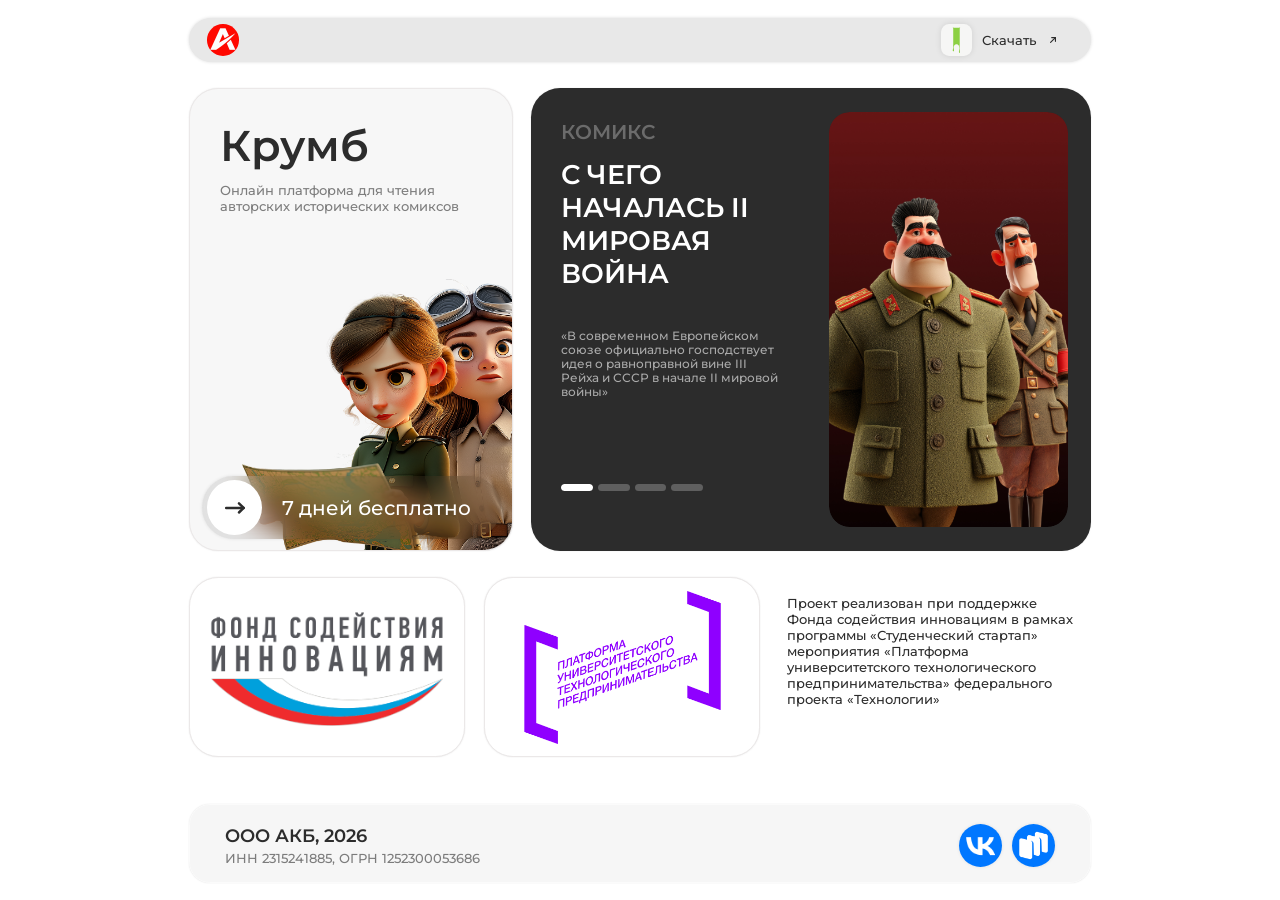
==== commit c6f158ab: "Pin footer to page bottom, polish carousel layout, and wire RuStore/VK links. Co-authored-by: Cursor" ====
--- a/pages/index.html
+++ b/pages/index.html
@@ -30,7 +30,13 @@
             <img src="../assets/index/icon-logo.png" alt="" width="38" height="38" />
           </span>
           <div class="header__actions">
-            <span class="header__download" aria-hidden="true">
+            <a
+              class="header__download"
+              href="https://www.rustore.ru/catalog/app/com.comics.rneapp"
+              target="_blank"
+              rel="noopener noreferrer"
+              aria-label="Скачать в RuStore"
+            >
               <span class="header__download-icon">
                 <img
                   src="../assets/index/icon-logo-comics.svg"
@@ -47,7 +53,7 @@
                 width="8"
                 height="8"
               />
-            </span>
+            </a>
           </div>
         </div>
       </header>
@@ -67,7 +73,11 @@
                   height="364"
                 />
               </div>
-              <div class="brand__slider" data-slider>
+              <div
+                class="brand__slider"
+                data-slider
+                data-slider-href="https://www.rustore.ru/catalog/app/com.comics.rneapp"
+              >
                 <div class="brand__slider-label-wrap" data-slider-mask>
                   <p class="brand__slider-label">7 дней бесплатно</p>
                 </div>
@@ -205,20 +215,36 @@
                 ИНН 2315241885, ОГРН 1252300053686
               </p>
             </div>
-            <a
-              class="footer__rustore"
-              href="https://www.rustore.ru/"
-              target="_blank"
-              rel="noopener noreferrer"
-              aria-label="RuStore"
-            >
-              <img
-                src="../assets/index/icon-rustore.png"
-                alt=""
-                width="52"
-                height="52"
-              />
-            </a>
+            <div class="footer__socials">
+              <a
+                class="footer__vk"
+                href="https://vk.ru/club233293559"
+                target="_blank"
+                rel="noopener noreferrer"
+                aria-label="ВКонтакте"
+              >
+                <img
+                  src="../assets/index/icon-vk.png"
+                  alt=""
+                  width="52"
+                  height="52"
+                />
+              </a>
+              <a
+                class="footer__rustore"
+                href="https://www.rustore.ru/catalog/app/com.comics.rneapp"
+                target="_blank"
+                rel="noopener noreferrer"
+                aria-label="RuStore"
+              >
+                <img
+                  src="../assets/index/icon-rustore.png"
+                  alt=""
+                  width="52"
+                  height="52"
+                />
+              </a>
+            </div>
           </div>
         </footer>
       </main>
--- a/css/index.css
+++ b/css/index.css
@@ -763,12 +763,16 @@
   color: var(--color-subscribe-cta-muted);
 }
 
-/* Footer — desktop (Frame 38:17)
-   subscribe ends 692+217=909; footer top 949 → margin 40 */
+/* Footer — desktop: приклеен к низу артборда (.page), 20rem от края */
 
 html[data-layout="desktop"] .footer {
+  position: absolute;
+  left: 0;
+  right: 0;
+  bottom: 20rem;
+  z-index: 2;
   width: 1083rem;
-  margin: 40rem auto 0;
+  margin: 0 auto;
 }
 
 html[data-layout="desktop"] .footer__card {
@@ -872,10 +876,55 @@
   object-fit: cover;
 }
 
+/* Пара иконок VK + RuStore (главная) */
+html[data-layout="desktop"] .footer__socials {
+  position: absolute;
+  right: 42rem;
+  top: 22rem;
+  display: flex;
+  flex-direction: row;
+  align-items: center;
+  gap: 12rem;
+}
+
+html[data-layout="desktop"] .footer__socials .footer__rustore,
+html[data-layout="desktop"] .footer__socials .footer__vk {
+  position: static;
+  left: auto;
+  top: auto;
+  display: block;
+  flex-shrink: 0;
+  width: 52rem;
+  height: 52rem;
+  overflow: hidden;
+  border-radius: 30rem;
+  box-shadow: 0 0 4rem rgba(0, 0, 0, 0.1);
+  pointer-events: auto;
+  cursor: pointer;
+}
+
+html[data-layout="desktop"] .footer__socials .footer__vk img,
+html[data-layout="desktop"] .footer__socials .footer__rustore img {
+  display: block;
+  width: 100%;
+  height: 100%;
+  object-fit: cover;
+}
+
 /* Mobile layout без макета: колонка 396, стек Brand → Featured → Subscribe → Footer */
 
 html[data-layout="mobile"] .page-index {
-  padding-bottom: 40rem;
+  display: flex;
+  flex-direction: column;
+  min-height: 100vh;
+  padding-bottom: 0;
+}
+
+html[data-layout="mobile"] .page-index > main {
+  display: flex;
+  flex-direction: column;
+  flex: 1 0 auto;
+  width: 100%;
 }
 
 html[data-layout="mobile"] .hero-row {
@@ -1113,10 +1162,10 @@
   color: var(--color-subscribe-cta-muted);
 }
 
-/* Footer — mobile: company + RuStore в ряд, политика в 2 строки ниже */
+/* Footer — mobile: в потоке страницы, прижат к низу .page (20rem от края) */
 html[data-layout="mobile"] .footer {
   width: 396rem;
-  margin: 22rem auto 0;
+  margin: auto auto 20rem;
 }
 
 html[data-layout="mobile"] .footer__card {
@@ -1415,3 +1464,37 @@
   height: 100%;
   object-fit: cover;
 }
+
+html[data-layout="mobile"] .footer__socials {
+  position: static;
+  grid-area: socials;
+  display: flex;
+  flex-direction: row;
+  align-items: center;
+  justify-content: flex-end;
+  gap: 12rem;
+}
+
+html[data-layout="mobile"] .footer__socials .footer__rustore,
+html[data-layout="mobile"] .footer__socials .footer__vk {
+  position: static;
+  grid-area: auto;
+  display: block;
+  flex-shrink: 0;
+  width: 52rem;
+  height: 52rem;
+  overflow: hidden;
+  border-radius: 30rem;
+  box-shadow: 0 0 4rem rgba(0, 0, 0, 0.1);
+  pointer-events: auto;
+  cursor: pointer;
+  justify-self: auto;
+}
+
+html[data-layout="mobile"] .footer__socials .footer__vk img,
+html[data-layout="mobile"] .footer__socials .footer__rustore img {
+  display: block;
+  width: 100%;
+  height: 100%;
+  object-fit: cover;
+}
--- a/css/startup.css
+++ b/css/startup.css
@@ -9,7 +9,17 @@
 }
 
 html[data-layout="mobile"] .page-startup {
-  padding-bottom: 40rem;
+  display: flex;
+  flex-direction: column;
+  min-height: 100vh;
+  padding-bottom: 0;
+}
+
+html[data-layout="mobile"] .page-startup > main {
+  display: flex;
+  flex-direction: column;
+  flex: 1 0 auto;
+  width: 100%;
 }
 
 /* Header — download stub (icon + «Скачать» + arrow) */
@@ -27,7 +37,10 @@
   align-items: center;
   gap: 12rem;
   flex-shrink: 0;
-  pointer-events: none;
+  text-decoration: none;
+  color: inherit;
+  pointer-events: auto;
+  cursor: pointer;
   user-select: none;
 }
 
@@ -78,7 +91,10 @@
   align-items: center;
   gap: 10rem;
   flex-shrink: 0;
-  pointer-events: none;
+  text-decoration: none;
+  color: inherit;
+  pointer-events: auto;
+  cursor: pointer;
   user-select: none;
 }
 
@@ -116,7 +132,7 @@
   margin-left: 2rem;
 }
 
-/* Featured — eyebrow «КОМИКС» + сдвиг title/quote */
+/* Featured — eyebrow «КОМИКС»; текст и dots выше (Figma 74:24 / 75:117 / 75:130 / 75:141) */
 
 html[data-layout="desktop"] .page-startup .featured__eyebrow,
 html[data-layout="mobile"] .page-startup .featured__eyebrow {
@@ -135,9 +151,32 @@
   pointer-events: none;
 }
 
+/* Колонка текста: низ = верх dots (475); gap quote→dots через padding-bottom слота */
+html[data-layout="desktop"] .page-startup .featured__copy,
+html[data-layout="mobile"] .page-startup .featured__copy {
+  top: 36rem;
+  bottom: 80rem; /* 555 - 475 */
+}
+
 html[data-layout="desktop"] .page-startup .featured__copy-slot,
 html[data-layout="mobile"] .page-startup .featured__copy-slot {
-  padding-top: 72rem;
+  padding-top: 48rem;
+  box-sizing: border-box;
+}
+
+/* Макет: gap 102 / 102 / 102 / 32 между низом quote и dots */
+html[data-layout="desktop"] .page-startup .featured__copy-slot[data-slide="0"],
+html[data-layout="mobile"] .page-startup .featured__copy-slot[data-slide="0"],
+html[data-layout="desktop"] .page-startup .featured__copy-slot[data-slide="1"],
+html[data-layout="mobile"] .page-startup .featured__copy-slot[data-slide="1"],
+html[data-layout="desktop"] .page-startup .featured__copy-slot[data-slide="2"],
+html[data-layout="mobile"] .page-startup .featured__copy-slot[data-slide="2"] {
+  padding-bottom: 102rem;
+}
+
+html[data-layout="desktop"] .page-startup .featured__copy-slot[data-slide="3"],
+html[data-layout="mobile"] .page-startup .featured__copy-slot[data-slide="3"] {
+  padding-bottom: 32rem;
 }
 
 html[data-layout="desktop"] .page-startup .featured__title,
@@ -149,6 +188,12 @@
 html[data-layout="mobile"] .page-startup .featured__quote {
   max-width: 269rem;
   margin-bottom: 0;
+}
+
+/* Статус-бар: Figma top 475 (было 511) */
+html[data-layout="desktop"] .page-startup .featured__dots,
+html[data-layout="mobile"] .page-startup .featured__dots {
+  top: 475rem;
 }
 
 /* Partners — desktop: 332 + 22 + 332 + 32 + 355 = 1073 ≈ 1083 */
@@ -250,21 +295,17 @@
   color: var(--color-text);
 }
 
-/* Footer без legal: company слева, RuStore справа */
-
-html[data-layout="desktop"] .page-startup .footer {
-  margin-top: 40rem;
-}
+/* Footer без legal: company слева, RuStore справа; к низу страницы */
 
 html[data-layout="mobile"] .page-startup .footer {
   width: 396rem;
-  margin: 22rem auto 0;
+  margin: auto auto 20rem;
 }
 
 html[data-layout="mobile"] .page-startup .footer--no-legal .footer__card {
   display: grid;
   grid-template-columns: 1fr auto;
-  grid-template-areas: "company rustore";
+  grid-template-areas: "company socials";
   column-gap: 16rem;
   row-gap: 0;
   align-items: center;
